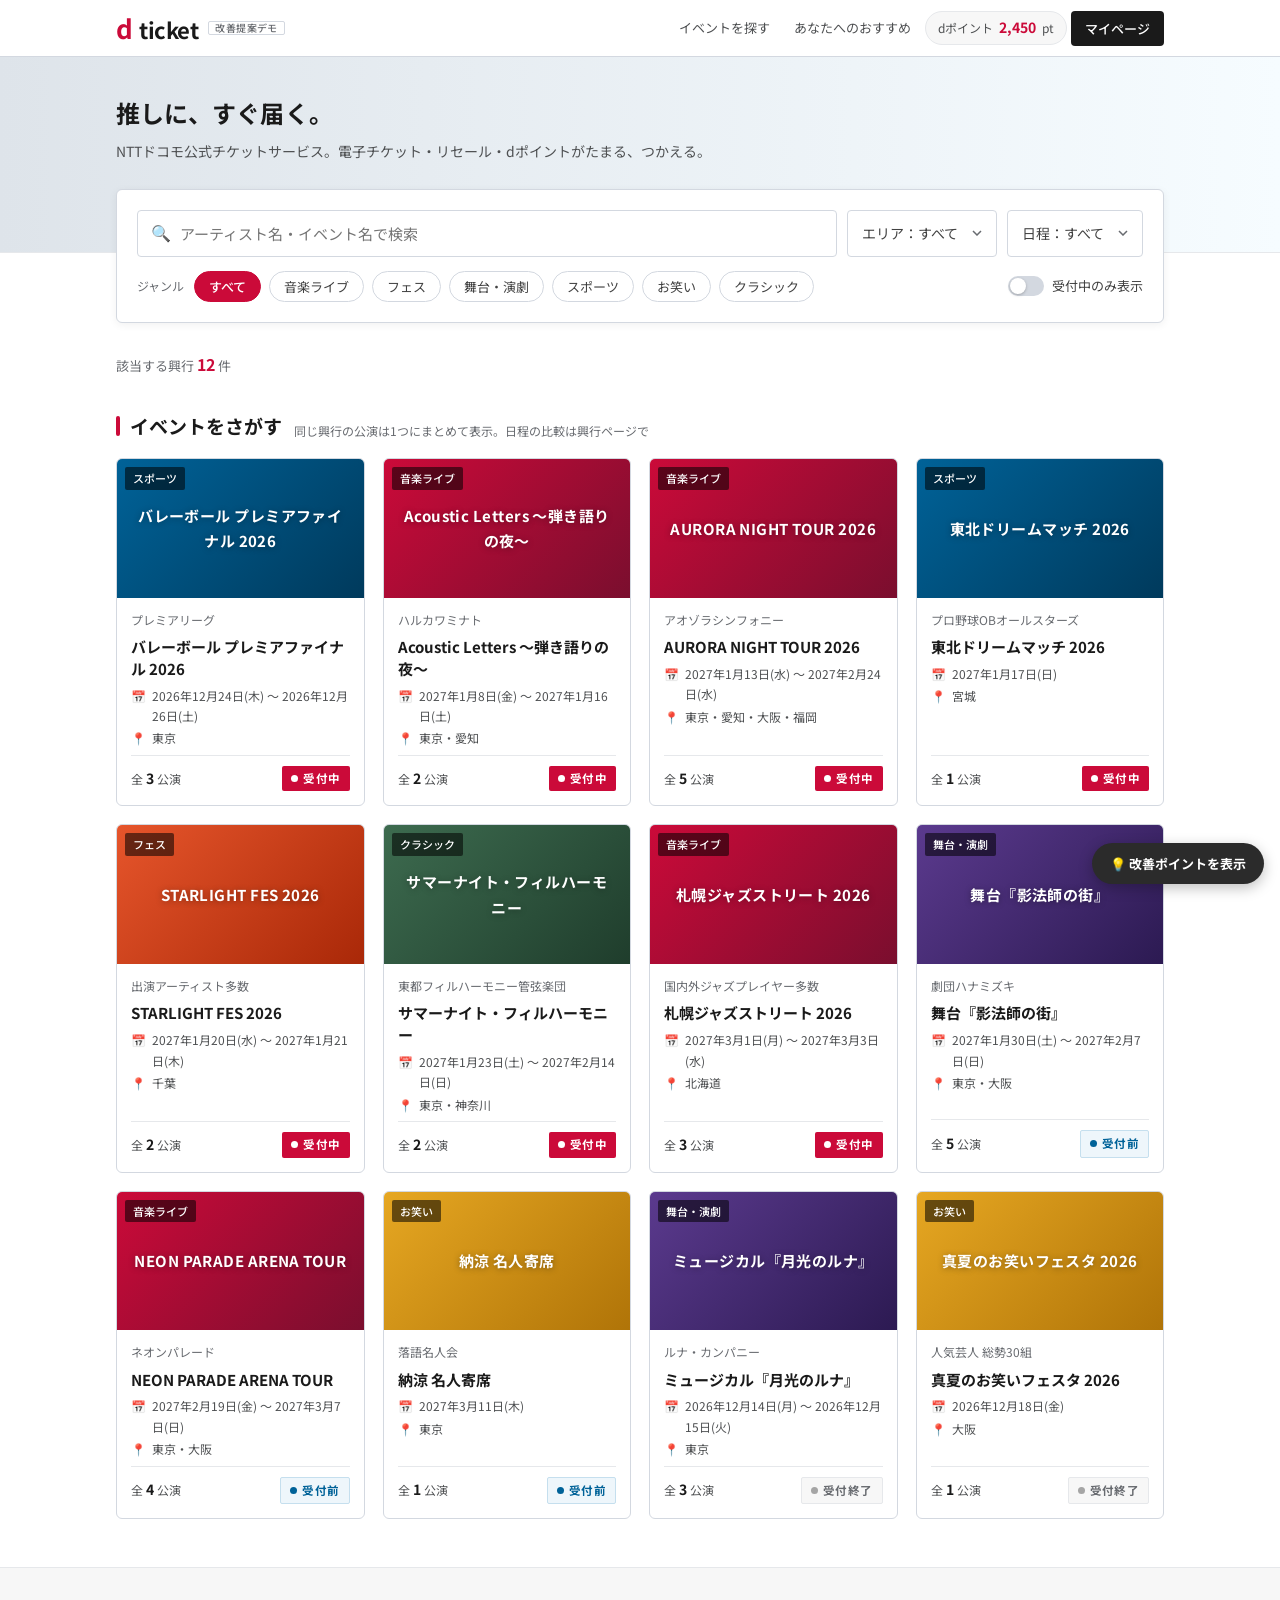
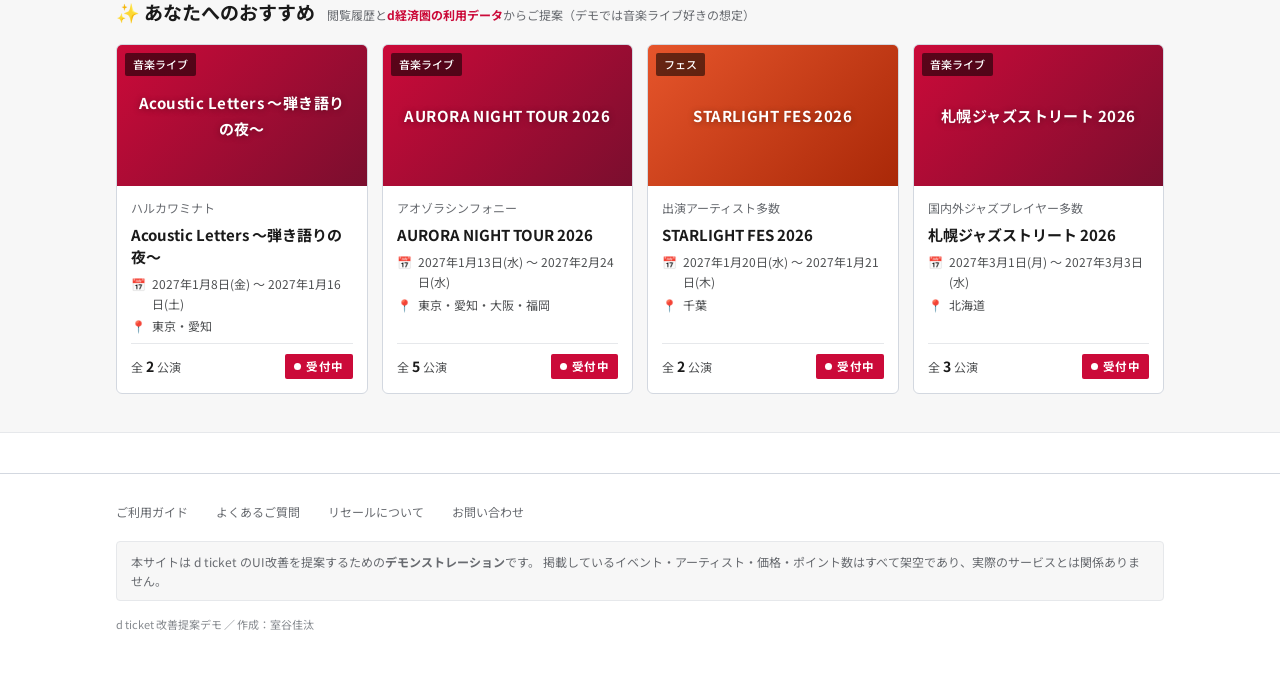
==== index.html @ a3fb73fc "d ticket UI改善提案デモサイトを作成 提案資料の短期施策（3〜6ヶ月）を実際に触れる静的サイトとして実装: - 検索・絞り込み（キーワード/ジャンル/エリア/日程） - 興行単位の一覧と全日" ====
<!doctype html>
<html lang="ja">
<head>
  <meta charset="utf-8">
  <title>d ticket｜改善提案デモ</title>
  <meta name="description" content="d ticket UI改善提案のデモサイト。検索・絞り込み、興行ごとのページ、受付状況の明示、サイト内レコメンドを実装したプロトタイプです。">
  <meta name="viewport" content="width=device-width,initial-scale=1">
  <meta name="theme-color" content="#000000">
  <link rel="preconnect" href="https://fonts.googleapis.com">
  <link rel="preconnect" href="https://fonts.gstatic.com" crossorigin>
  <link href="https://fonts.googleapis.com/css2?family=Noto+Sans+JP:wght@400;500;700&display=swap" rel="stylesheet">
  <link rel="stylesheet" href="css/style.css">
</head>
<body>

  <header class="site-header">
    <div class="wrap">
      <a class="logo" href="index.html">
        <span class="d">d</span><span class="rest">&nbsp;ticket</span>
        <span class="demo-tag">改善提案デモ</span>
      </a>
      <nav class="header-nav">
        <a href="#events">イベントを探す</a>
        <a href="#recommend">あなたへのおすすめ</a>
        <span class="dpoint">dポイント <b>2,450</b> pt</span>
        <button class="mypage-btn" type="button">マイページ</button>
      </nav>
    </div>
  </header>

  <div class="hero">
    <div class="wrap">
      <h1>推しに、すぐ届く。</h1>
      <p>NTTドコモ公式チケットサービス。電子チケット・リセール・dポイントがたまる、つかえる。</p>
    </div>
  </div>

  <div class="wrap">
    <!-- 改善① 検索・絞り込み -->
    <div class="search-panel" data-point="改善① 検索・絞り込み（現状：機能なし）">
      <div class="search-row">
        <div class="search-box">
          <span class="icon">&#128269;</span>
          <input id="keyword" type="search" placeholder="アーティスト名・イベント名で検索" autocomplete="off">
        </div>
        <select id="region-select">
          <option value="">エリア：すべて</option>
        </select>
        <select id="month-select">
          <option value="">日程：すべて</option>
        </select>
      </div>
      <div class="chip-row">
        <span class="label">ジャンル</span>
        <!-- chips はJSで生成 -->
        <span id="genre-chips" style="display:contents"></span>
        <label class="toggle-onsale" data-point="改善③ 受付中だけに絞れる">
          <input id="onsale-only" type="checkbox">
          <span class="switch"></span>
          受付中のみ表示
        </label>
      </div>
    </div>

    <div class="result-meta">
      <span class="count">該当する興行 <b id="result-count">0</b> 件</span>
      <button class="clear-filters" id="clear-filters" type="button">条件をクリア</button>
    </div>

    <!-- 改善② 興行単位の一覧 -->
    <section class="section" id="events">
      <div class="section-head" data-point="改善② 日時順の羅列 → 興行単位のカードに">
        <h2>イベントをさがす</h2>
        <span class="sub">同じ興行の公演は1つにまとめて表示。日程の比較は興行ページで</span>
      </div>
      <div class="event-grid" id="event-grid"></div>
      <div class="empty-state" id="empty-state" hidden>
        <div class="big">&#127915;</div>
        条件に合う興行が見つかりませんでした。<br>条件を変えてお試しください。
      </div>
    </section>
  </div>

  <!-- 改善④ サイト内レコメンド -->
  <section class="recommend-section" id="recommend">
    <div class="wrap">
      <div class="recommend-head" data-point="改善④ レコメンドをメール限定 → サイト内に">
        <h2>&#10024; あなたへのおすすめ</h2>
        <span class="why">閲覧履歴と<b>d経済圏の利用データ</b>からご提案（デモでは音楽ライブ好きの想定）</span>
      </div>
      <div class="recommend-strip" id="recommend-strip"></div>
    </div>
  </section>

  <footer class="site-footer">
    <div class="wrap">
      <div class="foot-grid">
        <a href="#">ご利用ガイド</a>
        <a href="#">よくあるご質問</a>
        <a href="#">リセールについて</a>
        <a href="#">お問い合わせ</a>
      </div>
      <p class="disclaimer">
        本サイトは d ticket のUI改善を提案するための<b>デモンストレーション</b>です。
        掲載しているイベント・アーティスト・価格・ポイント数はすべて架空であり、実際のサービスとは関係ありません。
      </p>
      <p class="copy">d ticket 改善提案デモ ／ 作成：室谷佳汰</p>
    </div>
  </footer>

  <button class="points-toggle" id="points-toggle" type="button">&#128161; 改善ポイントを表示</button>

  <script src="js/data.js"></script>
  <script src="js/app.js"></script>
</body>
</html>
---- css/style.css ----
/* =========================================================
   d ticket 改善提案デモ
   元サイトのトーン（白基調 / ドコモレッド #cb0a39 / Noto Sans JP /
   控えめな角丸・罫線 #d3d8e0）を踏襲
   ========================================================= */

:root {
  --red: #cb0a39;
  --red-dark: #a30830;
  --red-pale: #fdf2f5;
  --black: #1a1a1a;
  --gray-900: #2b2b2b;
  --gray-700: #414141;
  --gray-600: #4e5052;
  --gray-500: #686b70;
  --gray-400: #868a8f;
  --gray-300: #a5a5a5;
  --line: #d3d8e0;
  --line-light: #e6e8eb;
  --bg: #fff;
  --bg-soft: #f7f7f7;
  --blue: #006298;
  --blue-pale: #eef6fb;
  --amber: #e6a722;
  --hero-grad: linear-gradient(90deg, #dee4ea, #f6fcff);
  --shadow: 0 2px 8px rgba(0, 0, 0, .06);
  --shadow-hover: 0 6px 18px rgba(0, 0, 0, .12);
  --radius: 6px;
}

* { box-sizing: border-box; }

html { font-size: 62.5%; scroll-behavior: smooth; }

body {
  margin: 0;
  font-family: "Noto Sans JP", sans-serif;
  font-size: 1.4rem;
  line-height: 1.7;
  color: var(--black);
  background: var(--bg);
  -webkit-font-smoothing: antialiased;
}

a { color: inherit; text-decoration: none; }
button { font-family: inherit; cursor: pointer; }
img { max-width: 100%; display: block; }

.wrap {
  max-width: 1080px;
  margin: 0 auto;
  padding: 0 16px;
}

/* ---------- header ---------- */
.site-header {
  position: sticky;
  top: 0;
  z-index: 100;
  background: #fff;
  border-bottom: 1px solid var(--line);
}

.site-header .wrap {
  display: flex;
  align-items: center;
  gap: 16px;
  height: 56px;
}

.logo {
  display: flex;
  align-items: baseline;
  gap: 2px;
  font-weight: 700;
  font-size: 2.2rem;
  letter-spacing: -.02em;
  line-height: 1;
}

.logo .d { color: var(--red); font-size: 2.6rem; }
.logo .rest { color: var(--black); }
.logo .demo-tag {
  margin-left: 8px;
  font-size: 1rem;
  font-weight: 500;
  color: var(--gray-500);
  border: 1px solid var(--line);
  border-radius: 2px;
  padding: 1px 6px;
  letter-spacing: .04em;
  align-self: center;
}

.header-nav {
  display: flex;
  align-items: center;
  gap: 4px;
  margin-left: auto;
}

.header-nav a {
  font-size: 1.3rem;
  color: var(--gray-600);
  padding: 6px 10px;
  border-radius: 4px;
}

.header-nav a:hover { background: var(--bg-soft); color: var(--black); }

.dpoint {
  display: flex;
  align-items: center;
  gap: 6px;
  font-size: 1.2rem;
  color: var(--gray-600);
  background: var(--bg-soft);
  border: 1px solid var(--line-light);
  border-radius: 100px;
  padding: 4px 12px;
  white-space: nowrap;
}

.dpoint b { color: var(--red); font-size: 1.4rem; }

.mypage-btn {
  display: inline-flex;
  align-items: center;
  gap: 6px;
  font-size: 1.3rem;
  font-weight: 500;
  color: #fff;
  background: var(--black);
  border: none;
  border-radius: 4px;
  padding: 8px 14px;
  white-space: nowrap;
}

/* ---------- hero ---------- */
.hero {
  background: var(--hero-grad);
  border-bottom: 1px solid var(--line-light);
  padding: 36px 0 88px;
}

.hero h1 {
  margin: 0 0 6px;
  font-size: 2.4rem;
  font-weight: 700;
  letter-spacing: .01em;
}

.hero p {
  margin: 0;
  font-size: 1.4rem;
  color: var(--gray-600);
}

/* ---------- 検索パネル（改善① 検索・絞り込み） ---------- */
.search-panel {
  position: relative;
  background: #fff;
  border: 1px solid var(--line);
  border-radius: var(--radius);
  box-shadow: var(--shadow);
  padding: 20px;
  margin-top: -64px;
}

.search-row {
  display: flex;
  gap: 10px;
  flex-wrap: wrap;
}

.search-box {
  position: relative;
  flex: 1 1 320px;
}

.search-box input {
  width: 100%;
  font-family: inherit;
  font-size: 1.5rem;
  padding: 12px 14px 12px 42px;
  border: 1px solid var(--line);
  border-radius: 4px;
  outline: none;
  transition: border-color .15s;
}

.search-box input:focus { border-color: var(--red); }

.search-box .icon {
  position: absolute;
  left: 14px;
  top: 50%;
  transform: translateY(-50%);
  color: var(--gray-400);
  font-size: 1.6rem;
  pointer-events: none;
}

.search-row select {
  font-family: inherit;
  font-size: 1.4rem;
  color: var(--gray-700);
  padding: 12px 36px 12px 14px;
  border: 1px solid var(--line);
  border-radius: 4px;
  background: #fff url("data:image/svg+xml;charset=utf8,%3Csvg xmlns='http://www.w3.org/2000/svg' width='10' height='6'%3E%3Cpath d='M1 1l4 4 4-4' fill='none' stroke='%23686b70' stroke-width='1.5'/%3E%3C/svg%3E") no-repeat right 14px center;
  appearance: none;
  -webkit-appearance: none;
  outline: none;
  cursor: pointer;
}

.search-row select:focus { border-color: var(--red); }

.chip-row {
  display: flex;
  align-items: center;
  gap: 8px;
  flex-wrap: wrap;
  margin-top: 14px;
}

.chip-row .label {
  font-size: 1.2rem;
  color: var(--gray-500);
  margin-right: 2px;
}

.chip {
  font-size: 1.3rem;
  color: var(--gray-700);
  background: #fff;
  border: 1px solid var(--line);
  border-radius: 100px;
  padding: 5px 14px;
  transition: all .15s;
}

.chip:hover { border-color: var(--gray-400); }

.chip.active {
  color: #fff;
  background: var(--red);
  border-color: var(--red);
  font-weight: 500;
}

.toggle-onsale {
  display: inline-flex;
  align-items: center;
  gap: 8px;
  margin-left: auto;
  font-size: 1.3rem;
  color: var(--gray-700);
  cursor: pointer;
  user-select: none;
}

.toggle-onsale input { display: none; }

.toggle-onsale .switch {
  width: 36px;
  height: 20px;
  border-radius: 100px;
  background: var(--line);
  position: relative;
  transition: background .15s;
}

.toggle-onsale .switch::after {
  content: "";
  position: absolute;
  top: 2px;
  left: 2px;
  width: 16px;
  height: 16px;
  border-radius: 50%;
  background: #fff;
  box-shadow: 0 1px 3px rgba(0, 0, 0, .25);
  transition: left .15s;
}

.toggle-onsale input:checked + .switch { background: var(--red); }
.toggle-onsale input:checked + .switch::after { left: 18px; }

.result-meta {
  display: flex;
  align-items: baseline;
  gap: 10px;
  margin: 28px 0 4px;
}

.result-meta .count { font-size: 1.3rem; color: var(--gray-500); }
.result-meta .count b { color: var(--red); font-size: 1.6rem; }

.clear-filters {
  font-size: 1.2rem;
  color: var(--blue);
  background: none;
  border: none;
  padding: 0;
  text-decoration: underline;
  display: none;
}

.clear-filters.visible { display: inline; }

/* ---------- section ---------- */
.section { padding: 28px 0 8px; }

.section-head {
  display: flex;
  align-items: baseline;
  gap: 12px;
  margin-bottom: 16px;
}

.section-head h2 {
  margin: 0;
  font-size: 1.9rem;
  font-weight: 700;
  display: flex;
  align-items: center;
  gap: 10px;
}

.section-head h2::before {
  content: "";
  width: 4px;
  height: 20px;
  background: var(--red);
  border-radius: 2px;
}

.section-head .sub { font-size: 1.2rem; color: var(--gray-500); }

/* ---------- イベントカード（改善② 興行単位） ---------- */
.event-grid {
  display: grid;
  grid-template-columns: repeat(auto-fill, minmax(240px, 1fr));
  gap: 18px;
  padding-bottom: 24px;
}

.event-card {
  background: #fff;
  border: 1px solid var(--line);
  border-radius: var(--radius);
  overflow: hidden;
  display: flex;
  flex-direction: column;
  transition: box-shadow .2s, transform .2s;
}

.event-card:hover {
  box-shadow: var(--shadow-hover);
  transform: translateY(-2px);
}

.card-visual {
  position: relative;
  aspect-ratio: 16 / 9;
  display: flex;
  align-items: center;
  justify-content: center;
  color: #fff;
}

.card-visual .visual-title {
  font-weight: 700;
  font-size: 1.5rem;
  text-align: center;
  padding: 0 16px;
  text-shadow: 0 1px 6px rgba(0, 0, 0, .35);
  letter-spacing: .03em;
}

.card-visual .genre-tag {
  position: absolute;
  top: 8px;
  left: 8px;
  font-size: 1.1rem;
  font-weight: 500;
  background: rgba(0, 0, 0, .55);
  border-radius: 2px;
  padding: 2px 8px;
}

.card-body {
  padding: 12px 14px 14px;
  display: flex;
  flex-direction: column;
  gap: 6px;
  flex: 1;
}

.card-artist { font-size: 1.2rem; color: var(--gray-500); }

.card-title {
  font-size: 1.5rem;
  font-weight: 700;
  line-height: 1.45;
  margin: 0;
}

.card-info {
  font-size: 1.2rem;
  color: var(--gray-600);
  display: flex;
  flex-direction: column;
  gap: 2px;
}

.card-info .row { display: flex; gap: 6px; align-items: baseline; }
.card-info .ico { color: var(--gray-400); flex: none; }

.card-foot {
  margin-top: auto;
  padding-top: 10px;
  border-top: 1px solid var(--line-light);
  display: flex;
  align-items: center;
  justify-content: space-between;
  gap: 8px;
}

.perf-count { font-size: 1.2rem; color: var(--gray-600); }
.perf-count b { color: var(--black); font-size: 1.4rem; }

/* ---------- ステータスバッジ（改善③ 受付状況の明示） ---------- */
.badge {
  display: inline-flex;
  align-items: center;
  gap: 5px;
  font-size: 1.15rem;
  font-weight: 700;
  border-radius: 2px;
  padding: 3px 9px;
  white-space: nowrap;
  letter-spacing: .03em;
}

.badge::before {
  content: "";
  width: 7px;
  height: 7px;
  border-radius: 50%;
}

.badge.onsale { color: #fff; background: var(--red); }
.badge.onsale::before { background: #fff; animation: pulse 1.6s ease-in-out infinite; }

.badge.upcoming { color: var(--blue); background: var(--blue-pale); border: 1px solid #c5dfee; }
.badge.upcoming::before { background: var(--blue); }

.badge.ended { color: var(--gray-500); background: var(--bg-soft); border: 1px solid var(--line-light); }
.badge.ended::before { background: var(--gray-300); }

@keyframes pulse {
  0%, 100% { opacity: 1; }
  50% { opacity: .35; }
}

.empty-state {
  text-align: center;
  color: var(--gray-500);
  padding: 48px 0 64px;
  font-size: 1.4rem;
}

.empty-state .big { font-size: 3.6rem; margin-bottom: 8px; }

/* ---------- レコメンド（改善④） ---------- */
.recommend-section {
  background: var(--bg-soft);
  border-top: 1px solid var(--line-light);
  border-bottom: 1px solid var(--line-light);
  padding: 28px 0 32px;
  margin-top: 16px;
}

.recommend-head {
  display: flex;
  align-items: baseline;
  gap: 12px;
  flex-wrap: wrap;
  margin-bottom: 16px;
}

.recommend-head h2 {
  margin: 0;
  font-size: 1.9rem;
  font-weight: 700;
  display: flex;
  align-items: center;
  gap: 8px;
}

.recommend-head .why {
  font-size: 1.2rem;
  color: var(--gray-500);
}

.recommend-head .why b { color: var(--red); }

.recommend-strip {
  display: grid;
  grid-auto-flow: column;
  grid-auto-columns: minmax(220px, 1fr);
  gap: 14px;
  overflow-x: auto;
  padding-bottom: 6px;
  scroll-snap-type: x mandatory;
}

.recommend-strip .event-card { scroll-snap-align: start; }

/* ---------- footer ---------- */
.site-footer {
  border-top: 1px solid var(--line);
  margin-top: 40px;
  padding: 28px 0 36px;
  font-size: 1.2rem;
  color: var(--gray-500);
}

.site-footer .foot-grid {
  display: flex;
  gap: 28px;
  flex-wrap: wrap;
  margin-bottom: 18px;
}

.site-footer a:hover { text-decoration: underline; }

.site-footer .disclaimer {
  background: var(--bg-soft);
  border: 1px solid var(--line-light);
  border-radius: 4px;
  padding: 10px 14px;
  line-height: 1.6;
}

.site-footer .copy { margin-top: 14px; font-size: 1.1rem; color: var(--gray-400); }

/* =========================================================
   興行詳細ページ
   ========================================================= */
.detail-hero {
  position: relative;
  color: #fff;
  padding: 44px 0 36px;
}

.detail-hero::after {
  content: "";
  position: absolute;
  inset: 0;
  background: linear-gradient(0deg, rgba(0, 0, 0, .56), rgba(0, 0, 0, .25));
}

.detail-hero .wrap { position: relative; z-index: 1; }

.breadcrumb {
  font-size: 1.2rem;
  opacity: .85;
  margin-bottom: 14px;
}

.breadcrumb a { text-decoration: underline; }

.detail-genre {
  display: inline-block;
  font-size: 1.2rem;
  font-weight: 500;
  background: rgba(255, 255, 255, .22);
  border-radius: 2px;
  padding: 2px 10px;
  margin-bottom: 8px;
}

.detail-hero h1 {
  margin: 0 0 4px;
  font-size: 2.8rem;
  line-height: 1.35;
  text-shadow: 0 1px 8px rgba(0, 0, 0, .35);
}

.detail-hero .artist { font-size: 1.5rem; opacity: .95; }

.detail-summary {
  display: flex;
  gap: 18px;
  flex-wrap: wrap;
  margin-top: 16px;
  font-size: 1.3rem;
}

.detail-summary .item {
  display: flex;
  align-items: center;
  gap: 6px;
  background: rgba(0, 0, 0, .3);
  border-radius: 4px;
  padding: 6px 12px;
}

.detail-body { padding: 28px 0 8px; }

.detail-grid {
  display: grid;
  grid-template-columns: 1fr 300px;
  gap: 28px;
  align-items: start;
}

.detail-desc {
  font-size: 1.4rem;
  color: var(--gray-700);
  margin: 0 0 24px;
}

/* 公演リスト（改善② 全日程一覧） */
.perf-list {
  border: 1px solid var(--line);
  border-radius: var(--radius);
  overflow: hidden;
}

.perf-row {
  display: grid;
  grid-template-columns: 86px 1fr auto;
  gap: 14px;
  align-items: center;
  padding: 14px 16px;
  background: #fff;
}

.perf-row + .perf-row { border-top: 1px solid var(--line-light); }

.perf-row.is-ended { background: var(--bg-soft); }
.perf-row.is-ended .perf-date, .perf-row.is-ended .perf-venue { color: var(--gray-400); }

.perf-date { text-align: center; line-height: 1.3; }
.perf-date .md { font-size: 1.8rem; font-weight: 700; }
.perf-date .dow { font-size: 1.1rem; color: var(--gray-500); }
.perf-date .dow.sat { color: var(--blue); }
.perf-date .dow.sun { color: var(--red); }

.perf-main { min-width: 0; }
.perf-venue { font-size: 1.4rem; font-weight: 500; }
.perf-time { font-size: 1.2rem; color: var(--gray-500); }
.perf-note { font-size: 1.15rem; color: var(--gray-500); margin-top: 2px; }
.perf-note.next { color: var(--blue); font-weight: 500; }

.perf-action {
  display: flex;
  flex-direction: column;
  align-items: flex-end;
  gap: 6px;
}

.buy-btn {
  display: inline-block;
  font-size: 1.4rem;
  font-weight: 700;
  border-radius: 4px;
  padding: 9px 22px;
  border: none;
  text-align: center;
  min-width: 128px;
  transition: background .15s;
}

.buy-btn.onsale { color: #fff; background: var(--red); }
.buy-btn.onsale:hover { background: var(--red-dark); }

.buy-btn.upcoming {
  color: var(--blue);
  background: #fff;
  border: 1px solid var(--blue);
  cursor: default;
  font-weight: 500;
}

.buy-btn.ended {
  color: var(--gray-400);
  background: var(--line-light);
  cursor: default;
  font-weight: 500;
}

/* サイドバー */
.side-card {
  background: #fff;
  border: 1px solid var(--line);
  border-radius: var(--radius);
  padding: 18px;
  margin-bottom: 18px;
}

.side-card h3 {
  margin: 0 0 12px;
  font-size: 1.5rem;
  display: flex;
  align-items: center;
  gap: 8px;
}

.side-card h3::before {
  content: "";
  width: 3px;
  height: 16px;
  background: var(--red);
  border-radius: 2px;
}

.side-card .price-row {
  display: flex;
  justify-content: space-between;
  font-size: 1.3rem;
  padding: 6px 0;
  border-bottom: 1px dashed var(--line-light);
}

.side-card .price-row b { font-size: 1.5rem; }

.side-card .point-note {
  margin-top: 12px;
  font-size: 1.2rem;
  color: var(--gray-600);
  background: var(--red-pale);
  border-radius: 4px;
  padding: 8px 12px;
}

.side-card .point-note b { color: var(--red); }

.side-card ul {
  margin: 0;
  padding: 0 0 0 18px;
  font-size: 1.25rem;
  color: var(--gray-600);
}

.side-card li { margin-bottom: 4px; }

/* モバイル固定CTA */
.sticky-cta {
  position: fixed;
  left: 0;
  right: 0;
  bottom: 0;
  z-index: 90;
  background: #fff;
  border-top: 1px solid var(--line);
  padding: 10px 16px calc(10px + env(safe-area-inset-bottom));
  display: none;
  align-items: center;
  gap: 12px;
  box-shadow: 0 -4px 16px rgba(0, 0, 0, .08);
}

.sticky-cta .info { flex: 1; min-width: 0; font-size: 1.2rem; color: var(--gray-600); }
.sticky-cta .info b { display: block; font-size: 1.3rem; color: var(--black); white-space: nowrap; overflow: hidden; text-overflow: ellipsis; }

/* ---------- 改善ポイント表示モード ---------- */
.points-toggle {
  position: fixed;
  right: 16px;
  bottom: 16px;
  z-index: 200;
  display: inline-flex;
  align-items: center;
  gap: 8px;
  font-size: 1.3rem;
  font-weight: 700;
  color: #fff;
  background: var(--gray-900);
  border: none;
  border-radius: 100px;
  padding: 11px 18px;
  box-shadow: 0 4px 14px rgba(0, 0, 0, .25);
  transition: background .15s;
}

.points-toggle:hover { background: #000; }
body.show-points .points-toggle { background: var(--red); }

[data-point] { position: relative; }

body.show-points [data-point] {
  outline: 2px dashed var(--red);
  outline-offset: 4px;
  border-radius: 4px;
}

body.show-points [data-point]::before {
  content: attr(data-point);
  position: absolute;
  top: -14px;
  left: -8px;
  z-index: 60;
  font-size: 1.15rem;
  font-weight: 700;
  line-height: 1.5;
  color: #fff;
  background: var(--red);
  border-radius: 3px;
  padding: 3px 10px;
  box-shadow: 0 2px 8px rgba(0, 0, 0, .25);
  white-space: nowrap;
}

/* ---------- responsive ---------- */
@media (max-width: 880px) {
  .detail-grid { grid-template-columns: 1fr; }
}

@media (max-width: 720px) {
  .header-nav a { display: none; }
  .hero { padding: 24px 0 76px; }
  .hero h1 { font-size: 2rem; }
  .search-panel { padding: 14px; }
  .toggle-onsale { margin-left: 0; width: 100%; margin-top: 4px; }
  .event-grid { grid-template-columns: repeat(auto-fill, minmax(160px, 1fr)); gap: 12px; }
  .card-visual .visual-title { font-size: 1.3rem; }
  .detail-hero h1 { font-size: 2.1rem; }
  .perf-row { grid-template-columns: 64px 1fr; }
  .perf-action { grid-column: 1 / -1; flex-direction: row; justify-content: flex-end; align-items: center; }
  .sticky-cta.visible { display: flex; }
  body { padding-bottom: 64px; }
  .points-toggle { bottom: 76px; }
}
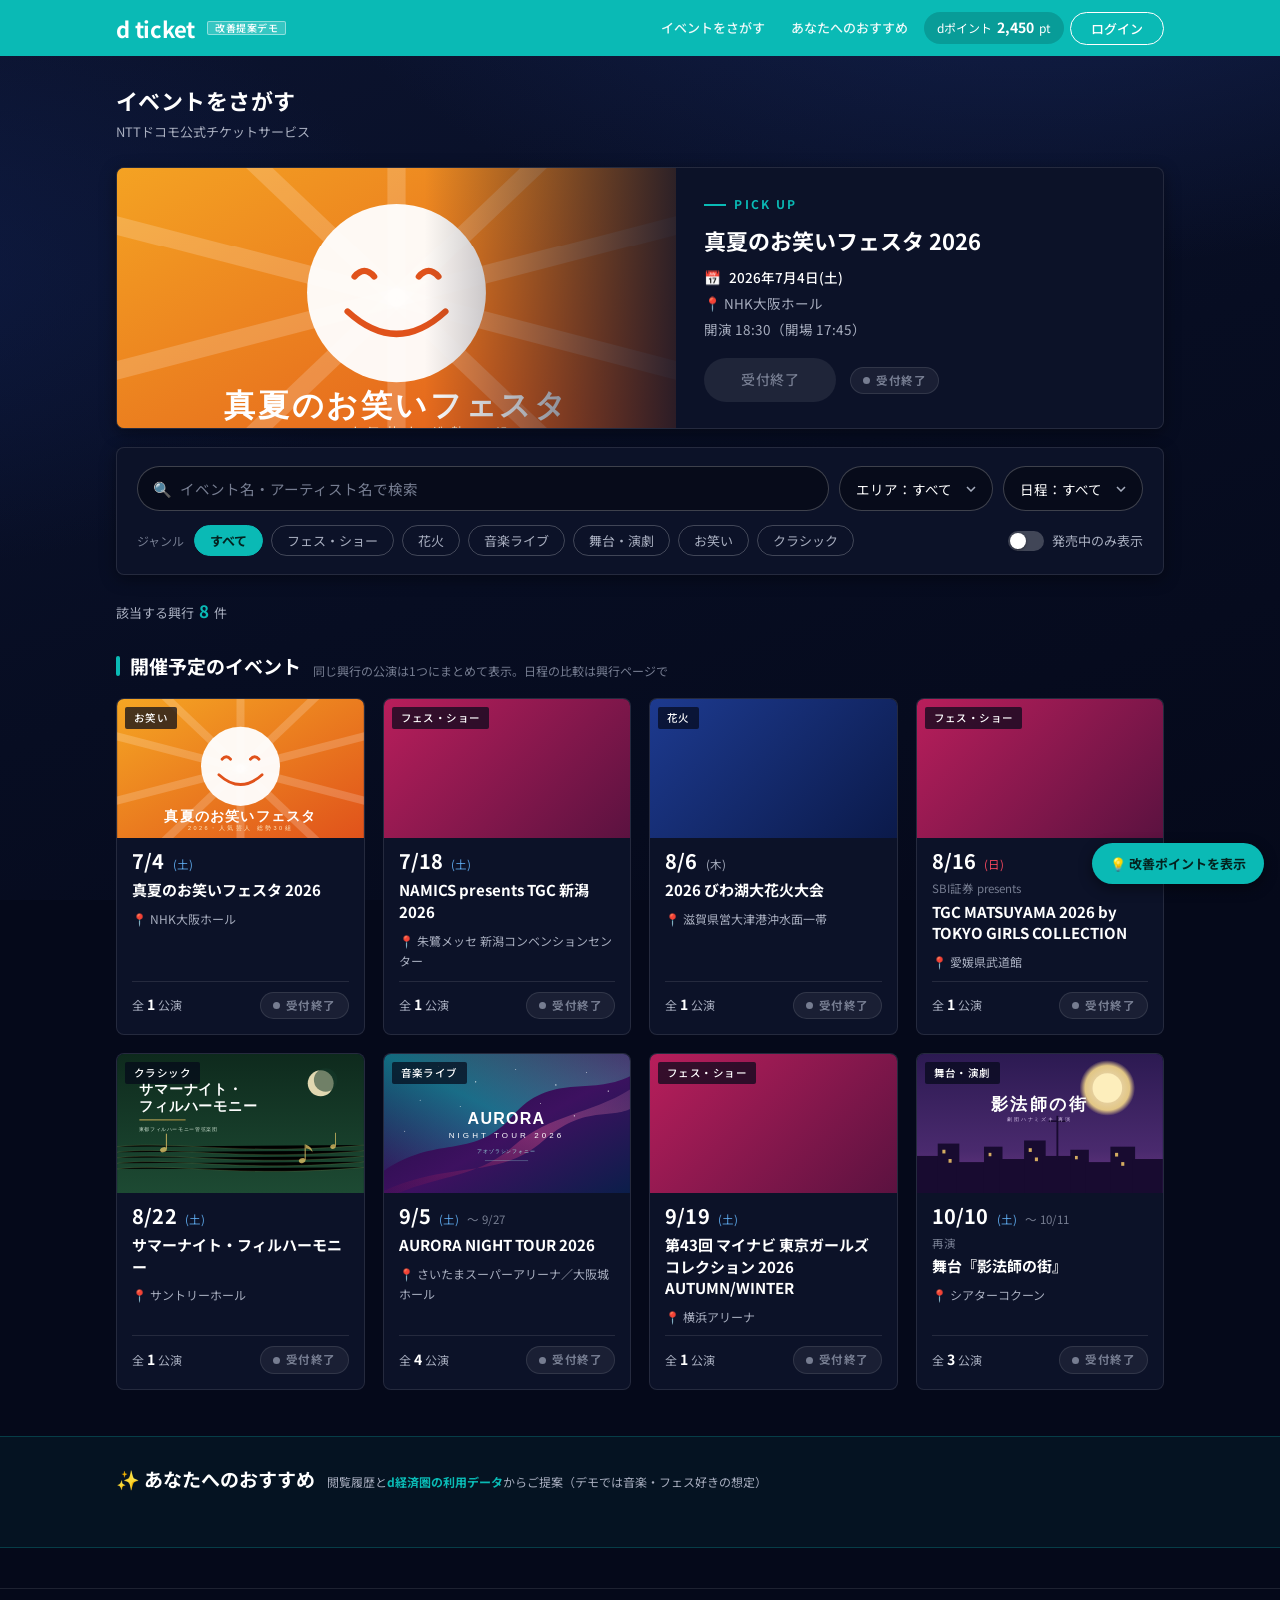
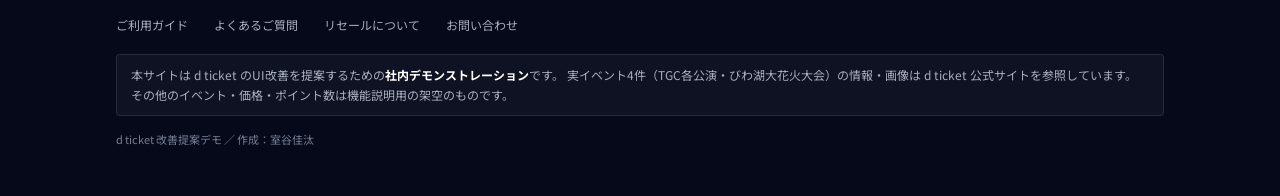
==== commit 59f473c5: "実サイト準拠のダークデザインに刷新、掲載イベントを実データ中心の8件に - ヘッダーをティール #0abab5、背景をダークネイビーに変更（現行サイトのトーンを踏襲） - d ticket 掲載中の実" ====
--- a/index.html
+++ b/index.html
@@ -3,9 +3,9 @@
 <head>
   <meta charset="utf-8">
   <title>d ticket｜改善提案デモ</title>
-  <meta name="description" content="d ticket UI改善提案のデモサイト。検索・絞り込み、興行ごとのページ、受付状況の明示、サイト内レコメンドを実装したプロトタイプです。">
+  <meta name="description" content="d ticket UI改善提案のデモサイト。検索・絞り込み、興行ごとのページ、発売状況の明示、サイト内レコメンドを実装したプロトタイプです。">
   <meta name="viewport" content="width=device-width,initial-scale=1">
-  <meta name="theme-color" content="#000000">
+  <meta name="theme-color" content="#0abab5">
   <link rel="preconnect" href="https://fonts.googleapis.com">
   <link rel="preconnect" href="https://fonts.gstatic.com" crossorigin>
   <link href="https://fonts.googleapis.com/css2?family=Noto+Sans+JP:wght@400;500;700&display=swap" rel="stylesheet">
@@ -16,32 +16,33 @@
   <header class="site-header">
     <div class="wrap">
       <a class="logo" href="index.html">
-        <span class="d">d</span><span class="rest">&nbsp;ticket</span>
+        d&nbsp;ticket
         <span class="demo-tag">改善提案デモ</span>
       </a>
       <nav class="header-nav">
-        <a href="#events">イベントを探す</a>
+        <a href="#events">イベントをさがす</a>
         <a href="#recommend">あなたへのおすすめ</a>
         <span class="dpoint">dポイント <b>2,450</b> pt</span>
-        <button class="mypage-btn" type="button">マイページ</button>
+        <button class="login-btn" type="button">ログイン</button>
       </nav>
     </div>
   </header>
 
-  <div class="hero">
-    <div class="wrap">
-      <h1>推しに、すぐ届く。</h1>
-      <p>NTTドコモ公式チケットサービス。電子チケット・リセール・dポイントがたまる、つかえる。</p>
+  <div class="wrap">
+    <div class="page-bar">
+      <h1>イベントをさがす</h1>
+      <p>NTTドコモ公式チケットサービス</p>
     </div>
-  </div>
 
-  <div class="wrap">
+    <!-- 注目興行 -->
+    <div id="featured"></div>
+
     <!-- 改善① 検索・絞り込み -->
     <div class="search-panel" data-point="改善① 検索・絞り込み（現状：機能なし）">
       <div class="search-row">
         <div class="search-box">
           <span class="icon">&#128269;</span>
-          <input id="keyword" type="search" placeholder="アーティスト名・イベント名で検索" autocomplete="off">
+          <input id="keyword" type="search" placeholder="イベント名・アーティスト名で検索" autocomplete="off">
         </div>
         <select id="region-select">
           <option value="">エリア：すべて</option>
@@ -52,12 +53,11 @@
       </div>
       <div class="chip-row">
         <span class="label">ジャンル</span>
-        <!-- chips はJSで生成 -->
         <span id="genre-chips" style="display:contents"></span>
-        <label class="toggle-onsale" data-point="改善③ 受付中だけに絞れる">
+        <label class="toggle-onsale" data-point="改善③ 発売中だけに絞れる">
           <input id="onsale-only" type="checkbox">
           <span class="switch"></span>
-          受付中のみ表示
+          発売中のみ表示
         </label>
       </div>
     </div>
@@ -70,7 +70,7 @@
     <!-- 改善② 興行単位の一覧 -->
     <section class="section" id="events">
       <div class="section-head" data-point="改善② 日時順の羅列 → 興行単位のカードに">
-        <h2>イベントをさがす</h2>
+        <h2>開催予定のイベント</h2>
         <span class="sub">同じ興行の公演は1つにまとめて表示。日程の比較は興行ページで</span>
       </div>
       <div class="event-grid" id="event-grid"></div>
@@ -86,7 +86,7 @@
     <div class="wrap">
       <div class="recommend-head" data-point="改善④ レコメンドをメール限定 → サイト内に">
         <h2>&#10024; あなたへのおすすめ</h2>
-        <span class="why">閲覧履歴と<b>d経済圏の利用データ</b>からご提案（デモでは音楽ライブ好きの想定）</span>
+        <span class="why">閲覧履歴と<b>d経済圏の利用データ</b>からご提案（デモでは音楽・フェス好きの想定）</span>
       </div>
       <div class="recommend-strip" id="recommend-strip"></div>
     </div>
@@ -101,8 +101,9 @@
         <a href="#">お問い合わせ</a>
       </div>
       <p class="disclaimer">
-        本サイトは d ticket のUI改善を提案するための<b>デモンストレーション</b>です。
-        掲載しているイベント・アーティスト・価格・ポイント数はすべて架空であり、実際のサービスとは関係ありません。
+        本サイトは d ticket のUI改善を提案するための<b>社内デモンストレーション</b>です。
+        実イベント4件（TGC各公演・びわ湖大花火大会）の情報・画像は d ticket 公式サイトを参照しています。
+        その他のイベント・価格・ポイント数は機能説明用の架空のものです。
       </p>
       <p class="copy">d ticket 改善提案デモ ／ 作成：室谷佳汰</p>
     </div>
--- a/css/style.css
+++ b/css/style.css
@@ -1,31 +1,32 @@
 /* =========================================================
    d ticket 改善提案デモ
-   元サイトのトーン（白基調 / ドコモレッド #cb0a39 / Noto Sans JP /
-   控えめな角丸・罫線 #d3d8e0）を踏襲
+   現行サイトのトーンを踏襲:
+   - ヘッダー: ティール #0abab5 / 白ロゴ
+   - 背景: ダークネイビー
+   - ボタン: ドコモレッド #cb0a39 のピル型
+   - フォント: Noto Sans JP
+   - 土曜=青 / 日曜=赤 の日付表示
    ========================================================= */
 
 :root {
+  --teal: #0abab5;
+  --teal-dark: #089e9a;
+  --teal-pale: rgba(10, 186, 181, .14);
   --red: #cb0a39;
-  --red-dark: #a30830;
-  --red-pale: #fdf2f5;
-  --black: #1a1a1a;
-  --gray-900: #2b2b2b;
-  --gray-700: #414141;
-  --gray-600: #4e5052;
-  --gray-500: #686b70;
-  --gray-400: #868a8f;
-  --gray-300: #a5a5a5;
-  --line: #d3d8e0;
-  --line-light: #e6e8eb;
-  --bg: #fff;
-  --bg-soft: #f7f7f7;
-  --blue: #006298;
-  --blue-pale: #eef6fb;
-  --amber: #e6a722;
-  --hero-grad: linear-gradient(90deg, #dee4ea, #f6fcff);
-  --shadow: 0 2px 8px rgba(0, 0, 0, .06);
-  --shadow-hover: 0 6px 18px rgba(0, 0, 0, .12);
-  --radius: 6px;
+  --red-bright: #e3104a;
+  --navy-deep: #05091a;
+  --panel: #0c1228;
+  --panel-2: #101735;
+  --line: rgba(255, 255, 255, .10);
+  --line-strong: rgba(255, 255, 255, .22);
+  --text: #fff;
+  --text-sub: #a8aebf;
+  --text-dim: #767d91;
+  --sat: #5ca6e8;
+  --sun: #f5475e;
+  --shadow: 0 4px 16px rgba(0, 0, 0, .4);
+  --radius: 8px;
+  --pill: 100px;
 }
 
 * { box-sizing: border-box; }
@@ -37,8 +38,13 @@
   font-family: "Noto Sans JP", sans-serif;
   font-size: 1.4rem;
   line-height: 1.7;
-  color: var(--black);
-  background: var(--bg);
+  color: var(--text);
+  background: var(--navy-deep);
+  background-image:
+    radial-gradient(1200px 600px at 80% -10%, rgba(28, 48, 110, .55), transparent 60%),
+    radial-gradient(900px 500px at -10% 30%, rgba(18, 36, 90, .45), transparent 60%),
+    linear-gradient(160deg, #0c1430 0%, #070d22 55%, #05091a 100%);
+  background-attachment: fixed;
   -webkit-font-smoothing: antialiased;
 }
 
@@ -52,13 +58,12 @@
   padding: 0 16px;
 }
 
-/* ---------- header ---------- */
+/* ---------- header（ティール） ---------- */
 .site-header {
   position: sticky;
   top: 0;
   z-index: 100;
-  background: #fff;
-  border-bottom: 1px solid var(--line);
+  background: var(--teal);
 }
 
 .site-header .wrap {
@@ -70,102 +75,177 @@
 
 .logo {
   display: flex;
-  align-items: baseline;
+  align-items: center;
   gap: 2px;
   font-weight: 700;
   font-size: 2.2rem;
-  letter-spacing: -.02em;
+  letter-spacing: -.01em;
   line-height: 1;
-}
-
-.logo .d { color: var(--red); font-size: 2.6rem; }
-.logo .rest { color: var(--black); }
+  color: #fff;
+}
+
 .logo .demo-tag {
-  margin-left: 8px;
+  margin-left: 10px;
   font-size: 1rem;
   font-weight: 500;
-  color: var(--gray-500);
-  border: 1px solid var(--line);
+  color: #fff;
+  background: rgba(255, 255, 255, .18);
+  border: 1px solid rgba(255, 255, 255, .45);
   border-radius: 2px;
-  padding: 1px 6px;
-  letter-spacing: .04em;
-  align-self: center;
+  padding: 1px 7px;
+  letter-spacing: .05em;
 }
 
 .header-nav {
   display: flex;
   align-items: center;
-  gap: 4px;
+  gap: 6px;
   margin-left: auto;
 }
 
 .header-nav a {
-  font-size: 1.3rem;
-  color: var(--gray-600);
-  padding: 6px 10px;
-  border-radius: 4px;
-}
-
-.header-nav a:hover { background: var(--bg-soft); color: var(--black); }
-
-.dpoint {
-  display: flex;
-  align-items: center;
-  gap: 6px;
-  font-size: 1.2rem;
-  color: var(--gray-600);
-  background: var(--bg-soft);
-  border: 1px solid var(--line-light);
-  border-radius: 100px;
-  padding: 4px 12px;
-  white-space: nowrap;
-}
-
-.dpoint b { color: var(--red); font-size: 1.4rem; }
-
-.mypage-btn {
-  display: inline-flex;
-  align-items: center;
-  gap: 6px;
   font-size: 1.3rem;
   font-weight: 500;
   color: #fff;
-  background: var(--black);
-  border: none;
+  padding: 6px 10px;
   border-radius: 4px;
-  padding: 8px 14px;
+  opacity: .92;
+}
+
+.header-nav a:hover { background: rgba(255, 255, 255, .14); opacity: 1; }
+
+.dpoint {
+  display: flex;
+  align-items: center;
+  gap: 5px;
+  font-size: 1.2rem;
+  color: #fff;
+  background: rgba(0, 0, 0, .16);
+  border-radius: var(--pill);
+  padding: 4px 13px;
   white-space: nowrap;
 }
 
-/* ---------- hero ---------- */
-.hero {
-  background: var(--hero-grad);
-  border-bottom: 1px solid var(--line-light);
-  padding: 36px 0 88px;
-}
-
-.hero h1 {
-  margin: 0 0 6px;
-  font-size: 2.4rem;
-  font-weight: 700;
-  letter-spacing: .01em;
-}
-
-.hero p {
+.dpoint b { font-size: 1.4rem; }
+
+.login-btn {
+  display: inline-flex;
+  align-items: center;
+  font-size: 1.3rem;
+  font-weight: 500;
+  color: #fff;
+  background: transparent;
+  border: 1.5px solid #fff;
+  border-radius: var(--pill);
+  padding: 6px 20px;
+  white-space: nowrap;
+  transition: background .15s;
+}
+
+.login-btn:hover { background: rgba(255, 255, 255, .14); }
+
+/* ---------- ページタイトル帯 ---------- */
+.page-bar {
+  padding: 26px 0 10px;
+}
+
+.page-bar h1 {
   margin: 0;
-  font-size: 1.4rem;
-  color: var(--gray-600);
+  font-size: 2.2rem;
+  font-weight: 700;
+  letter-spacing: .02em;
+}
+
+.page-bar p { margin: 2px 0 0; font-size: 1.3rem; color: var(--text-sub); }
+
+/* ---------- PICK UP（注目興行） ---------- */
+.featured {
+  display: grid;
+  grid-template-columns: minmax(0, 1.15fr) minmax(0, 1fr);
+  gap: 0;
+  background: var(--panel);
+  border: 1px solid var(--line);
+  border-radius: var(--radius);
+  overflow: hidden;
+  box-shadow: var(--shadow);
+  margin: 14px 0 8px;
+}
+
+.featured-visual {
+  position: relative;
+  min-height: 250px;
+  background-size: cover;
+  background-position: center;
+}
+
+.featured-visual::after {
+  content: "";
+  position: absolute;
+  inset: 0;
+  background: linear-gradient(270deg, rgba(12, 18, 40, .85) 0%, rgba(12, 18, 40, 0) 45%);
+}
+
+.featured-info {
+  padding: 26px 28px;
+  display: flex;
+  flex-direction: column;
+  gap: 10px;
+  justify-content: center;
+}
+
+.pickup-label {
+  display: inline-flex;
+  align-items: center;
+  gap: 8px;
+  font-size: 1.2rem;
+  font-weight: 700;
+  letter-spacing: .18em;
+  color: var(--teal);
+}
+
+.pickup-label::before {
+  content: "";
+  width: 22px;
+  height: 2px;
+  background: var(--teal);
+}
+
+.featured-info h2 {
+  margin: 0;
+  font-size: 2.2rem;
+  font-weight: 700;
+  line-height: 1.4;
+}
+
+.featured-info .sub-title { font-size: 1.3rem; color: var(--text-sub); }
+
+.featured-meta {
+  display: flex;
+  flex-direction: column;
+  gap: 3px;
+  font-size: 1.35rem;
+  color: var(--text-sub);
+}
+
+.featured-meta .row { display: flex; gap: 8px; align-items: baseline; }
+.featured-meta .row b { color: var(--text); font-weight: 500; }
+
+.featured-cta {
+  display: flex;
+  align-items: center;
+  gap: 14px;
+  margin-top: 8px;
 }
 
 /* ---------- 検索パネル（改善① 検索・絞り込み） ---------- */
 .search-panel {
   position: relative;
-  background: #fff;
+  background: var(--panel);
   border: 1px solid var(--line);
   border-radius: var(--radius);
   box-shadow: var(--shadow);
-  padding: 20px;
-  margin-top: -64px;
+  padding: 18px 20px;
+  margin-top: 18px;
 }
 
 .search-row {
@@ -176,47 +256,51 @@
 
 .search-box {
   position: relative;
-  flex: 1 1 320px;
+  flex: 1 1 300px;
 }
 
 .search-box input {
   width: 100%;
   font-family: inherit;
-  font-size: 1.5rem;
-  padding: 12px 14px 12px 42px;
-  border: 1px solid var(--line);
-  border-radius: 4px;
+  font-size: 1.45rem;
+  color: var(--text);
+  padding: 11px 14px 11px 42px;
+  background: rgba(0, 0, 0, .35);
+  border: 1px solid var(--line-strong);
+  border-radius: var(--pill);
   outline: none;
   transition: border-color .15s;
 }
 
-.search-box input:focus { border-color: var(--red); }
+.search-box input::placeholder { color: var(--text-dim); }
+.search-box input:focus { border-color: var(--teal); }
 
 .search-box .icon {
   position: absolute;
-  left: 14px;
+  left: 16px;
   top: 50%;
   transform: translateY(-50%);
-  color: var(--gray-400);
-  font-size: 1.6rem;
+  color: var(--text-dim);
+  font-size: 1.5rem;
   pointer-events: none;
 }
 
 .search-row select {
   font-family: inherit;
-  font-size: 1.4rem;
-  color: var(--gray-700);
-  padding: 12px 36px 12px 14px;
-  border: 1px solid var(--line);
-  border-radius: 4px;
-  background: #fff url("data:image/svg+xml;charset=utf8,%3Csvg xmlns='http://www.w3.org/2000/svg' width='10' height='6'%3E%3Cpath d='M1 1l4 4 4-4' fill='none' stroke='%23686b70' stroke-width='1.5'/%3E%3C/svg%3E") no-repeat right 14px center;
+  font-size: 1.35rem;
+  color: var(--text);
+  padding: 11px 38px 11px 16px;
+  background: rgba(0, 0, 0, .35) url("data:image/svg+xml;charset=utf8,%3Csvg xmlns='http://www.w3.org/2000/svg' width='10' height='6'%3E%3Cpath d='M1 1l4 4 4-4' fill='none' stroke='%23a8aebf' stroke-width='1.5'/%3E%3C/svg%3E") no-repeat right 16px center;
+  border: 1px solid var(--line-strong);
+  border-radius: var(--pill);
   appearance: none;
   -webkit-appearance: none;
   outline: none;
   cursor: pointer;
 }
 
-.search-row select:focus { border-color: var(--red); }
+.search-row select:focus { border-color: var(--teal); }
+.search-row select option { color: #1a1a1a; background: #fff; }
 
 .chip-row {
   display: flex;
@@ -228,27 +312,27 @@
 
 .chip-row .label {
   font-size: 1.2rem;
-  color: var(--gray-500);
+  color: var(--text-dim);
   margin-right: 2px;
 }
 
 .chip {
   font-size: 1.3rem;
-  color: var(--gray-700);
-  background: #fff;
-  border: 1px solid var(--line);
-  border-radius: 100px;
-  padding: 5px 14px;
+  color: var(--text-sub);
+  background: transparent;
+  border: 1px solid var(--line-strong);
+  border-radius: var(--pill);
+  padding: 5px 15px;
   transition: all .15s;
 }
 
-.chip:hover { border-color: var(--gray-400); }
+.chip:hover { border-color: var(--teal); color: var(--text); }
 
 .chip.active {
-  color: #fff;
-  background: var(--red);
-  border-color: var(--red);
-  font-weight: 500;
+  color: #04221f;
+  background: var(--teal);
+  border-color: var(--teal);
+  font-weight: 700;
 }
 
 .toggle-onsale {
@@ -257,7 +341,7 @@
   gap: 8px;
   margin-left: auto;
   font-size: 1.3rem;
-  color: var(--gray-700);
+  color: var(--text-sub);
   cursor: pointer;
   user-select: none;
 }
@@ -267,8 +351,8 @@
 .toggle-onsale .switch {
   width: 36px;
   height: 20px;
-  border-radius: 100px;
-  background: var(--line);
+  border-radius: var(--pill);
+  background: rgba(255, 255, 255, .22);
   position: relative;
   transition: background .15s;
 }
@@ -282,26 +366,26 @@
   height: 16px;
   border-radius: 50%;
   background: #fff;
-  box-shadow: 0 1px 3px rgba(0, 0, 0, .25);
+  box-shadow: 0 1px 3px rgba(0, 0, 0, .4);
   transition: left .15s;
 }
 
-.toggle-onsale input:checked + .switch { background: var(--red); }
+.toggle-onsale input:checked + .switch { background: var(--teal); }
 .toggle-onsale input:checked + .switch::after { left: 18px; }
 
 .result-meta {
   display: flex;
   align-items: baseline;
-  gap: 10px;
-  margin: 28px 0 4px;
-}
-
-.result-meta .count { font-size: 1.3rem; color: var(--gray-500); }
-.result-meta .count b { color: var(--red); font-size: 1.6rem; }
+  gap: 12px;
+  margin: 22px 0 2px;
+}
+
+.result-meta .count { font-size: 1.3rem; color: var(--text-sub); }
+.result-meta .count b { color: var(--teal); font-size: 1.7rem; margin: 0 2px; }
 
 .clear-filters {
   font-size: 1.2rem;
-  color: var(--blue);
+  color: var(--teal);
   background: none;
   border: none;
   padding: 0;
@@ -312,12 +396,13 @@
 .clear-filters.visible { display: inline; }
 
 /* ---------- section ---------- */
-.section { padding: 28px 0 8px; }
+.section { padding: 22px 0 8px; }
 
 .section-head {
   display: flex;
   align-items: baseline;
   gap: 12px;
+  flex-wrap: wrap;
   margin-bottom: 16px;
 }
 
@@ -334,73 +419,84 @@
   content: "";
   width: 4px;
   height: 20px;
-  background: var(--red);
+  background: var(--teal);
   border-radius: 2px;
 }
 
-.section-head .sub { font-size: 1.2rem; color: var(--gray-500); }
+.section-head .sub { font-size: 1.2rem; color: var(--text-dim); }
 
 /* ---------- イベントカード（改善② 興行単位） ---------- */
 .event-grid {
   display: grid;
-  grid-template-columns: repeat(auto-fill, minmax(240px, 1fr));
+  grid-template-columns: repeat(auto-fill, minmax(245px, 1fr));
   gap: 18px;
   padding-bottom: 24px;
 }
 
 .event-card {
-  background: #fff;
+  background: var(--panel);
   border: 1px solid var(--line);
   border-radius: var(--radius);
   overflow: hidden;
   display: flex;
   flex-direction: column;
-  transition: box-shadow .2s, transform .2s;
+  transition: box-shadow .2s, transform .2s, border-color .2s;
 }
 
 .event-card:hover {
-  box-shadow: var(--shadow-hover);
+  box-shadow: 0 8px 24px rgba(0, 0, 0, .55);
+  border-color: var(--line-strong);
   transform: translateY(-2px);
 }
 
 .card-visual {
   position: relative;
   aspect-ratio: 16 / 9;
-  display: flex;
-  align-items: center;
-  justify-content: center;
-  color: #fff;
-}
-
-.card-visual .visual-title {
-  font-weight: 700;
-  font-size: 1.5rem;
-  text-align: center;
-  padding: 0 16px;
-  text-shadow: 0 1px 6px rgba(0, 0, 0, .35);
-  letter-spacing: .03em;
+  background: var(--panel-2);
+  overflow: hidden;
+}
+
+.card-visual img {
+  width: 100%;
+  height: 100%;
+  object-fit: cover;
 }
 
 .card-visual .genre-tag {
   position: absolute;
   top: 8px;
   left: 8px;
-  font-size: 1.1rem;
+  font-size: 1.05rem;
   font-weight: 500;
-  background: rgba(0, 0, 0, .55);
+  color: #fff;
+  background: rgba(5, 9, 26, .72);
   border-radius: 2px;
-  padding: 2px 8px;
+  padding: 2px 9px;
+  letter-spacing: .04em;
 }
 
 .card-body {
-  padding: 12px 14px 14px;
+  padding: 13px 15px 15px;
   display: flex;
   flex-direction: column;
-  gap: 6px;
+  gap: 8px;
   flex: 1;
 }
 
-.card-artist { font-size: 1.2rem; color: var(--gray-500); }
+.card-date {
+  display: flex;
+  align-items: baseline;
+  gap: 8px;
+  line-height: 1;
+}
+
+.card-date .num { font-size: 2rem; font-weight: 700; letter-spacing: .01em; }
+.card-date .dow { font-size: 1.15rem; color: var(--text-sub); }
+.card-date .dow.sat { color: var(--sat); }
+.card-date .dow.sun { color: var(--sun); }
+.card-date .multi { font-size: 1.15rem; color: var(--text-dim); }
+
+.card-sub { font-size: 1.15rem; color: var(--text-dim); margin-bottom: -6px; }
 
 .card-title {
   font-size: 1.5rem;
@@ -409,41 +505,38 @@
   margin: 0;
 }
 
-.card-info {
+.card-venue {
   font-size: 1.2rem;
-  color: var(--gray-600);
-  display: flex;
-  flex-direction: column;
-  gap: 2px;
-}
-
-.card-info .row { display: flex; gap: 6px; align-items: baseline; }
-.card-info .ico { color: var(--gray-400); flex: none; }
+  color: var(--text-sub);
+  display: flex;
+  gap: 6px;
+  align-items: baseline;
+}
 
 .card-foot {
   margin-top: auto;
   padding-top: 10px;
-  border-top: 1px solid var(--line-light);
+  border-top: 1px solid var(--line);
   display: flex;
   align-items: center;
   justify-content: space-between;
   gap: 8px;
 }
 
-.perf-count { font-size: 1.2rem; color: var(--gray-600); }
-.perf-count b { color: var(--black); font-size: 1.4rem; }
-
-/* ---------- ステータスバッジ（改善③ 受付状況の明示） ---------- */
+.perf-count { font-size: 1.2rem; color: var(--text-sub); }
+.perf-count b { color: var(--text); font-size: 1.4rem; }
+
+/* ---------- ステータスバッジ（改善③ 発売状況の明示） ---------- */
 .badge {
   display: inline-flex;
   align-items: center;
-  gap: 5px;
+  gap: 6px;
   font-size: 1.15rem;
   font-weight: 700;
-  border-radius: 2px;
-  padding: 3px 9px;
+  border-radius: var(--pill);
+  padding: 3px 12px;
   white-space: nowrap;
-  letter-spacing: .03em;
+  letter-spacing: .04em;
 }
 
 .badge::before {
@@ -456,11 +549,11 @@
 .badge.onsale { color: #fff; background: var(--red); }
 .badge.onsale::before { background: #fff; animation: pulse 1.6s ease-in-out infinite; }
 
-.badge.upcoming { color: var(--blue); background: var(--blue-pale); border: 1px solid #c5dfee; }
-.badge.upcoming::before { background: var(--blue); }
-
-.badge.ended { color: var(--gray-500); background: var(--bg-soft); border: 1px solid var(--line-light); }
-.badge.ended::before { background: var(--gray-300); }
+.badge.upcoming { color: var(--sat); background: rgba(92, 166, 232, .12); border: 1px solid rgba(92, 166, 232, .45); }
+.badge.upcoming::before { background: var(--sat); }
+
+.badge.ended { color: var(--text-dim); background: rgba(255, 255, 255, .06); border: 1px solid var(--line); }
+.badge.ended::before { background: var(--text-dim); }
 
 @keyframes pulse {
   0%, 100% { opacity: 1; }
@@ -469,7 +562,7 @@
 
 .empty-state {
   text-align: center;
-  color: var(--gray-500);
+  color: var(--text-sub);
   padding: 48px 0 64px;
   font-size: 1.4rem;
 }
@@ -478,11 +571,11 @@
 
 /* ---------- レコメンド（改善④） ---------- */
 .recommend-section {
-  background: var(--bg-soft);
-  border-top: 1px solid var(--line-light);
-  border-bottom: 1px solid var(--line-light);
-  padding: 28px 0 32px;
-  margin-top: 16px;
+  background: rgba(10, 186, 181, .05);
+  border-top: 1px solid rgba(10, 186, 181, .25);
+  border-bottom: 1px solid rgba(10, 186, 181, .25);
+  padding: 26px 0 30px;
+  margin-top: 14px;
 }
 
 .recommend-head {
@@ -497,22 +590,15 @@
   margin: 0;
   font-size: 1.9rem;
   font-weight: 700;
-  display: flex;
-  align-items: center;
-  gap: 8px;
-}
-
-.recommend-head .why {
-  font-size: 1.2rem;
-  color: var(--gray-500);
-}
-
-.recommend-head .why b { color: var(--red); }
+}
+
+.recommend-head .why { font-size: 1.2rem; color: var(--text-sub); }
+.recommend-head .why b { color: var(--teal); }
 
 .recommend-strip {
   display: grid;
   grid-auto-flow: column;
-  grid-auto-columns: minmax(220px, 1fr);
+  grid-auto-columns: minmax(230px, 1fr);
   gap: 14px;
   overflow-x: auto;
   padding-bottom: 6px;
@@ -525,14 +611,14 @@
 .site-footer {
   border-top: 1px solid var(--line);
   margin-top: 40px;
-  padding: 28px 0 36px;
+  padding: 26px 0 36px;
   font-size: 1.2rem;
-  color: var(--gray-500);
+  color: var(--text-sub);
 }
 
 .site-footer .foot-grid {
   display: flex;
-  gap: 28px;
+  gap: 26px;
   flex-wrap: wrap;
   margin-bottom: 18px;
 }
@@ -540,14 +626,48 @@
 .site-footer a:hover { text-decoration: underline; }
 
 .site-footer .disclaimer {
-  background: var(--bg-soft);
-  border: 1px solid var(--line-light);
+  background: rgba(255, 255, 255, .04);
+  border: 1px solid var(--line);
   border-radius: 4px;
   padding: 10px 14px;
-  line-height: 1.6;
-}
-
-.site-footer .copy { margin-top: 14px; font-size: 1.1rem; color: var(--gray-400); }
+  line-height: 1.7;
+}
+
+.site-footer .disclaimer b { color: var(--text); }
+
+.site-footer .copy { margin-top: 14px; font-size: 1.1rem; color: var(--text-dim); }
+
+/* ---------- 共通ボタン ---------- */
+.buy-btn {
+  display: inline-block;
+  font-size: 1.4rem;
+  font-weight: 700;
+  border-radius: var(--pill);
+  padding: 10px 28px;
+  border: none;
+  text-align: center;
+  min-width: 132px;
+  letter-spacing: .04em;
+  transition: background .15s;
+}
+
+.buy-btn.onsale { color: #fff; background: var(--red); }
+.buy-btn.onsale:hover { background: var(--red-bright); }
+
+.buy-btn.upcoming {
+  color: var(--sat);
+  background: transparent;
+  border: 1.5px solid rgba(92, 166, 232, .6);
+  cursor: default;
+  font-weight: 500;
+}
+
+.buy-btn.ended {
+  color: var(--text-dim);
+  background: rgba(255, 255, 255, .08);
+  cursor: default;
+  font-weight: 500;
+}
 
 /* =========================================================
    興行詳細ページ
@@ -555,14 +675,25 @@
 .detail-hero {
   position: relative;
   color: #fff;
-  padding: 44px 0 36px;
+  padding: 40px 0 34px;
+  background-size: cover;
+  background-position: center 30%;
+  overflow: hidden;
+}
+
+.detail-hero::before {
+  content: "";
+  position: absolute;
+  inset: 0;
+  background: inherit;
+  filter: blur(2px);
 }
 
 .detail-hero::after {
   content: "";
   position: absolute;
   inset: 0;
-  background: linear-gradient(0deg, rgba(0, 0, 0, .56), rgba(0, 0, 0, .25));
+  background: linear-gradient(0deg, rgba(5, 9, 26, .92) 0%, rgba(5, 9, 26, .55) 100%);
 }
 
 .detail-hero .wrap { position: relative; z-index: 1; }
@@ -579,26 +710,27 @@
   display: inline-block;
   font-size: 1.2rem;
   font-weight: 500;
-  background: rgba(255, 255, 255, .22);
+  background: rgba(10, 186, 181, .25);
+  border: 1px solid rgba(10, 186, 181, .6);
   border-radius: 2px;
   padding: 2px 10px;
-  margin-bottom: 8px;
-}
+  margin-bottom: 10px;
+}
+
+.detail-hero .sub-title { font-size: 1.4rem; opacity: .9; margin: 0; }
 
 .detail-hero h1 {
-  margin: 0 0 4px;
-  font-size: 2.8rem;
+  margin: 0 0 6px;
+  font-size: 2.7rem;
   line-height: 1.35;
-  text-shadow: 0 1px 8px rgba(0, 0, 0, .35);
-}
-
-.detail-hero .artist { font-size: 1.5rem; opacity: .95; }
+  text-shadow: 0 2px 12px rgba(0, 0, 0, .6);
+}
 
 .detail-summary {
   display: flex;
-  gap: 18px;
+  gap: 12px;
   flex-wrap: wrap;
-  margin-top: 16px;
+  margin-top: 14px;
   font-size: 1.3rem;
 }
 
@@ -606,12 +738,24 @@
   display: flex;
   align-items: center;
   gap: 6px;
-  background: rgba(0, 0, 0, .3);
+  background: rgba(5, 9, 26, .6);
+  border: 1px solid var(--line);
   border-radius: 4px;
   padding: 6px 12px;
 }
 
-.detail-body { padding: 28px 0 8px; }
+.detail-key-visual {
+  position: relative;
+  z-index: 1;
+  margin-top: 18px;
+  max-width: 560px;
+  border-radius: var(--radius);
+  overflow: hidden;
+  border: 1px solid var(--line-strong);
+  box-shadow: var(--shadow);
+}
+
+.detail-body { padding: 26px 0 8px; }
 
 .detail-grid {
   display: grid;
@@ -622,7 +766,7 @@
 
 .detail-desc {
   font-size: 1.4rem;
-  color: var(--gray-700);
+  color: var(--text-sub);
   margin: 0 0 24px;
 }
 
@@ -635,70 +779,40 @@
 
 .perf-row {
   display: grid;
-  grid-template-columns: 86px 1fr auto;
+  grid-template-columns: 90px 1fr auto;
   gap: 14px;
   align-items: center;
-  padding: 14px 16px;
-  background: #fff;
-}
-
-.perf-row + .perf-row { border-top: 1px solid var(--line-light); }
-
-.perf-row.is-ended { background: var(--bg-soft); }
-.perf-row.is-ended .perf-date, .perf-row.is-ended .perf-venue { color: var(--gray-400); }
-
-.perf-date { text-align: center; line-height: 1.3; }
-.perf-date .md { font-size: 1.8rem; font-weight: 700; }
-.perf-date .dow { font-size: 1.1rem; color: var(--gray-500); }
-.perf-date .dow.sat { color: var(--blue); }
-.perf-date .dow.sun { color: var(--red); }
+  padding: 15px 16px;
+  background: var(--panel);
+}
+
+.perf-row + .perf-row { border-top: 1px solid var(--line); }
+
+.perf-row.is-ended { background: rgba(255, 255, 255, .02); }
+.perf-row.is-ended .perf-date, .perf-row.is-ended .perf-venue { color: var(--text-dim); }
+
+.perf-date { text-align: center; line-height: 1.25; }
+.perf-date .md { font-size: 2rem; font-weight: 700; }
+.perf-date .dow { font-size: 1.1rem; color: var(--text-sub); }
+.perf-date .dow.sat { color: var(--sat); }
+.perf-date .dow.sun { color: var(--sun); }
 
 .perf-main { min-width: 0; }
 .perf-venue { font-size: 1.4rem; font-weight: 500; }
-.perf-time { font-size: 1.2rem; color: var(--gray-500); }
-.perf-note { font-size: 1.15rem; color: var(--gray-500); margin-top: 2px; }
-.perf-note.next { color: var(--blue); font-weight: 500; }
+.perf-time { font-size: 1.2rem; color: var(--text-sub); }
+.perf-note { font-size: 1.15rem; color: var(--text-dim); margin-top: 2px; }
+.perf-note.next { color: var(--sat); font-weight: 500; }
 
 .perf-action {
   display: flex;
   flex-direction: column;
   align-items: flex-end;
-  gap: 6px;
-}
-
-.buy-btn {
-  display: inline-block;
-  font-size: 1.4rem;
-  font-weight: 700;
-  border-radius: 4px;
-  padding: 9px 22px;
-  border: none;
-  text-align: center;
-  min-width: 128px;
-  transition: background .15s;
-}
-
-.buy-btn.onsale { color: #fff; background: var(--red); }
-.buy-btn.onsale:hover { background: var(--red-dark); }
-
-.buy-btn.upcoming {
-  color: var(--blue);
-  background: #fff;
-  border: 1px solid var(--blue);
-  cursor: default;
-  font-weight: 500;
-}
-
-.buy-btn.ended {
-  color: var(--gray-400);
-  background: var(--line-light);
-  cursor: default;
-  font-weight: 500;
+  gap: 7px;
 }
 
 /* サイドバー */
 .side-card {
-  background: #fff;
+  background: var(--panel);
   border: 1px solid var(--line);
   border-radius: var(--radius);
   padding: 18px;
@@ -717,7 +831,7 @@
   content: "";
   width: 3px;
   height: 16px;
-  background: var(--red);
+  background: var(--teal);
   border-radius: 2px;
 }
 
@@ -725,31 +839,34 @@
   display: flex;
   justify-content: space-between;
   font-size: 1.3rem;
+  color: var(--text-sub);
   padding: 6px 0;
-  border-bottom: 1px dashed var(--line-light);
-}
-
-.side-card .price-row b { font-size: 1.5rem; }
+  border-bottom: 1px dashed var(--line);
+}
+
+.side-card .price-row b { font-size: 1.5rem; color: var(--text); }
 
 .side-card .point-note {
   margin-top: 12px;
   font-size: 1.2rem;
-  color: var(--gray-600);
-  background: var(--red-pale);
+  color: var(--text-sub);
+  background: rgba(203, 10, 57, .14);
+  border: 1px solid rgba(203, 10, 57, .4);
   border-radius: 4px;
   padding: 8px 12px;
 }
 
-.side-card .point-note b { color: var(--red); }
+.side-card .point-note b { color: #ff7d9b; }
 
 .side-card ul {
   margin: 0;
   padding: 0 0 0 18px;
   font-size: 1.25rem;
-  color: var(--gray-600);
+  color: var(--text-sub);
 }
 
 .side-card li { margin-bottom: 4px; }
+.side-card li b { color: var(--text); }
 
 /* モバイル固定CTA */
 .sticky-cta {
@@ -758,17 +875,17 @@
   right: 0;
   bottom: 0;
   z-index: 90;
-  background: #fff;
-  border-top: 1px solid var(--line);
+  background: rgba(7, 12, 30, .96);
+  border-top: 1px solid var(--line-strong);
   padding: 10px 16px calc(10px + env(safe-area-inset-bottom));
   display: none;
   align-items: center;
   gap: 12px;
-  box-shadow: 0 -4px 16px rgba(0, 0, 0, .08);
-}
-
-.sticky-cta .info { flex: 1; min-width: 0; font-size: 1.2rem; color: var(--gray-600); }
-.sticky-cta .info b { display: block; font-size: 1.3rem; color: var(--black); white-space: nowrap; overflow: hidden; text-overflow: ellipsis; }
+  box-shadow: 0 -4px 16px rgba(0, 0, 0, .5);
+}
+
+.sticky-cta .info { flex: 1; min-width: 0; font-size: 1.2rem; color: var(--text-sub); }
+.sticky-cta .info b { display: block; font-size: 1.3rem; color: var(--text); white-space: nowrap; overflow: hidden; text-overflow: ellipsis; }
 
 /* ---------- 改善ポイント表示モード ---------- */
 .points-toggle {
@@ -781,22 +898,22 @@
   gap: 8px;
   font-size: 1.3rem;
   font-weight: 700;
-  color: #fff;
-  background: var(--gray-900);
+  color: #04221f;
+  background: var(--teal);
   border: none;
-  border-radius: 100px;
+  border-radius: var(--pill);
   padding: 11px 18px;
-  box-shadow: 0 4px 14px rgba(0, 0, 0, .25);
+  box-shadow: 0 4px 14px rgba(0, 0, 0, .45);
   transition: background .15s;
 }
 
-.points-toggle:hover { background: #000; }
-body.show-points .points-toggle { background: var(--red); }
+.points-toggle:hover { background: #0dd6d0; }
+body.show-points .points-toggle { color: #fff; background: var(--red); }
 
 [data-point] { position: relative; }
 
 body.show-points [data-point] {
-  outline: 2px dashed var(--red);
+  outline: 2px dashed var(--teal);
   outline-offset: 4px;
   border-radius: 4px;
 }
@@ -810,29 +927,34 @@
   font-size: 1.15rem;
   font-weight: 700;
   line-height: 1.5;
-  color: #fff;
-  background: var(--red);
+  color: #04221f;
+  background: var(--teal);
   border-radius: 3px;
   padding: 3px 10px;
-  box-shadow: 0 2px 8px rgba(0, 0, 0, .25);
+  box-shadow: 0 2px 8px rgba(0, 0, 0, .45);
   white-space: nowrap;
 }
 
 /* ---------- responsive ---------- */
 @media (max-width: 880px) {
   .detail-grid { grid-template-columns: 1fr; }
+  .featured { grid-template-columns: 1fr; }
+  .featured-visual { min-height: 190px; }
+  .featured-visual::after {
+    background: linear-gradient(0deg, var(--panel) 0%, rgba(12, 18, 40, 0) 55%);
+  }
+  .featured-info { padding: 18px 20px 22px; }
 }
 
 @media (max-width: 720px) {
   .header-nav a { display: none; }
-  .hero { padding: 24px 0 76px; }
-  .hero h1 { font-size: 2rem; }
+  .page-bar h1 { font-size: 1.9rem; }
   .search-panel { padding: 14px; }
   .toggle-onsale { margin-left: 0; width: 100%; margin-top: 4px; }
-  .event-grid { grid-template-columns: repeat(auto-fill, minmax(160px, 1fr)); gap: 12px; }
-  .card-visual .visual-title { font-size: 1.3rem; }
+  .event-grid { grid-template-columns: repeat(auto-fill, minmax(165px, 1fr)); gap: 12px; }
+  .card-title { font-size: 1.35rem; }
   .detail-hero h1 { font-size: 2.1rem; }
-  .perf-row { grid-template-columns: 64px 1fr; }
+  .perf-row { grid-template-columns: 70px 1fr; }
   .perf-action { grid-column: 1 / -1; flex-direction: row; justify-content: flex-end; align-items: center; }
   .sticky-cta.visible { display: flex; }
   body { padding-bottom: 64px; }
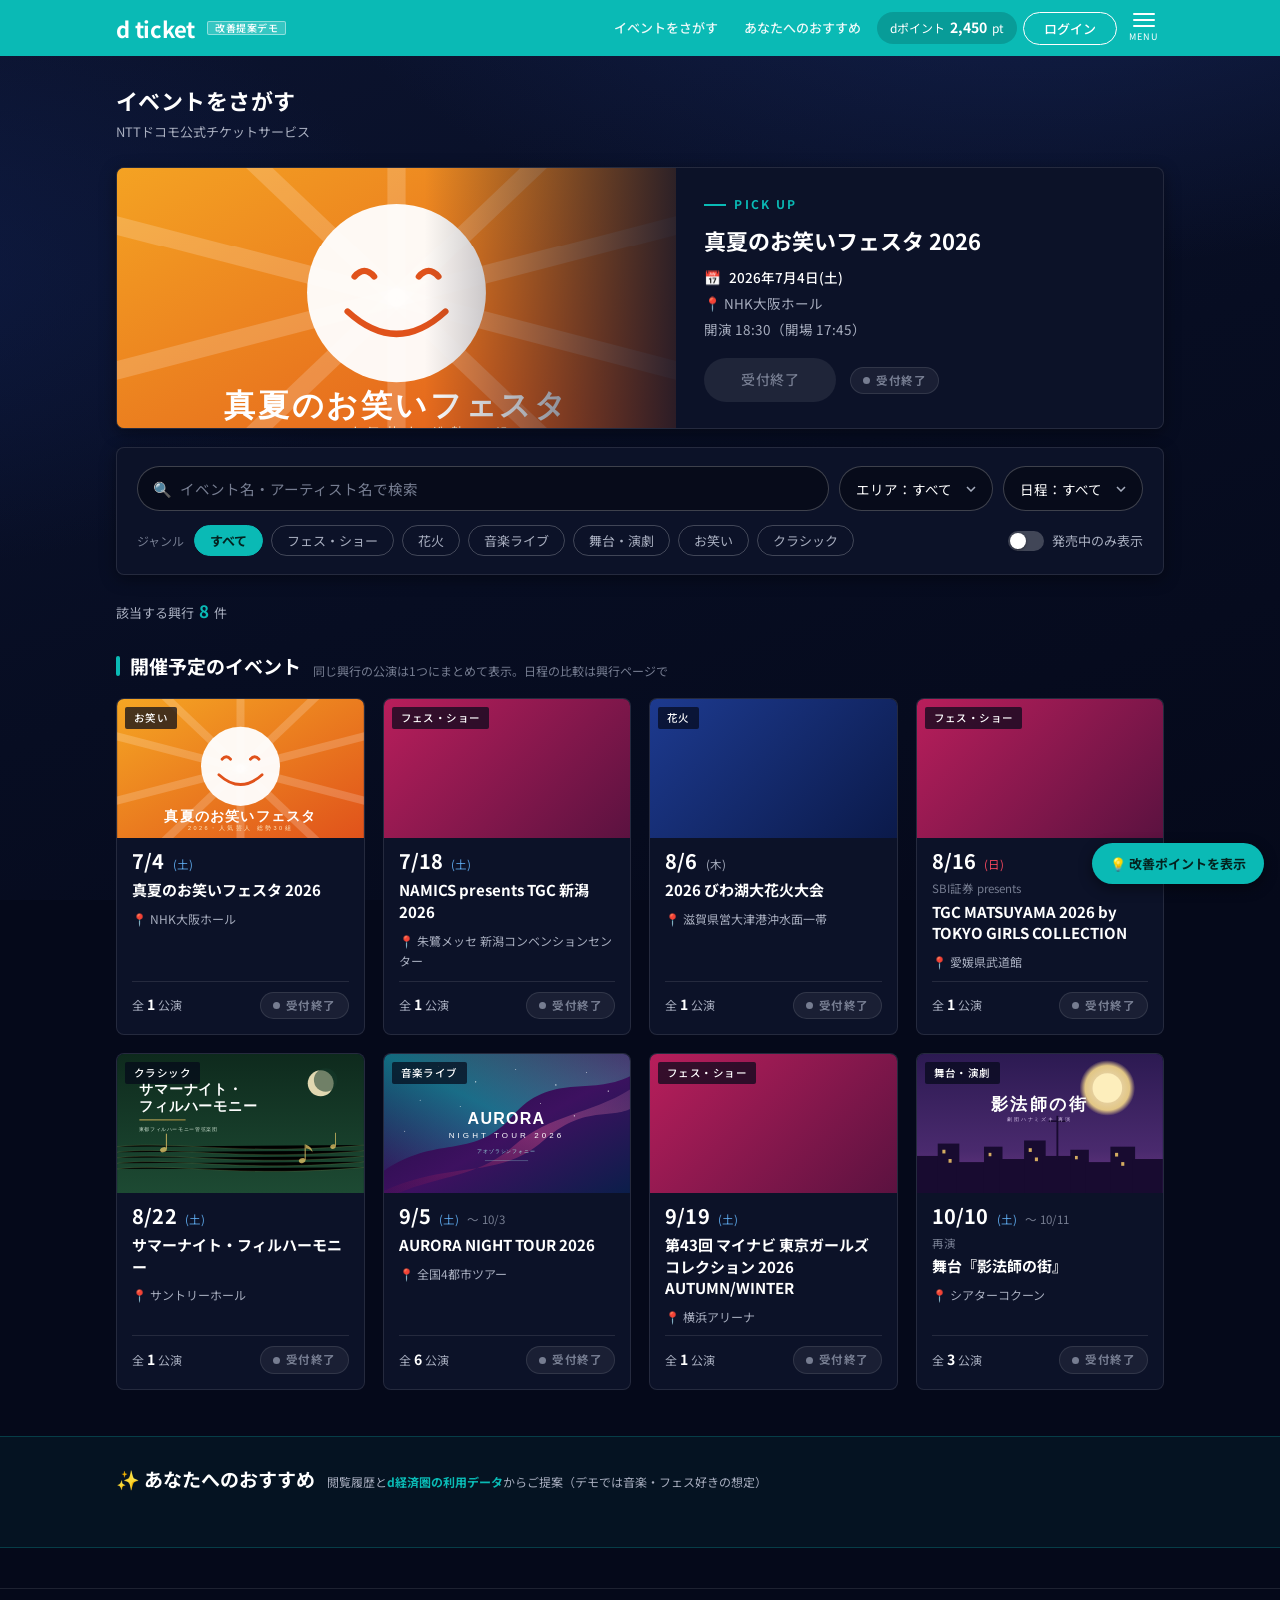
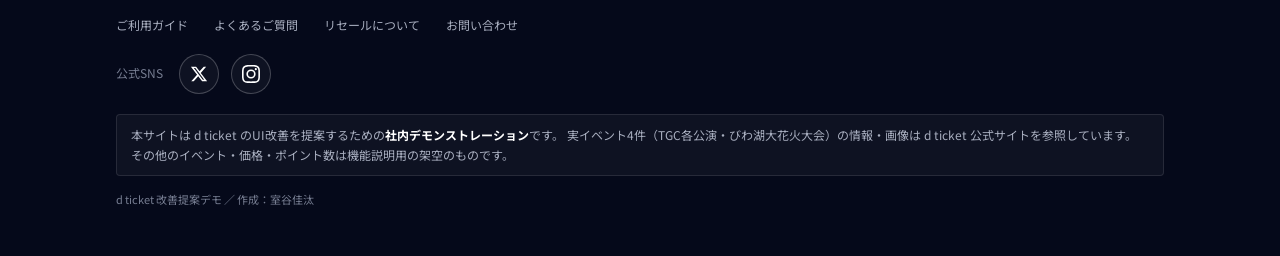
==== commit 0f0eaaae: "ハンバーガーメニュー・アーティストページ・SNSリンクを追加 - ヘッダーにMENU（ハンバーガー）を追加し、リセール・チケット分配・   チケット一覧・サポートへの導線をドロワーに集約 - アーティ" ====
--- a/index.html
+++ b/index.html
@@ -24,9 +24,56 @@
         <a href="#recommend">あなたへのおすすめ</a>
         <span class="dpoint">dポイント <b>2,450</b> pt</span>
         <button class="login-btn" type="button">ログイン</button>
+        <button class="menu-btn" id="menu-btn" type="button" aria-label="メニューを開く" data-point="リセール・分配はメニューに集約">
+          <span class="bars"><span></span><span></span><span></span></span>
+          <span class="menu-label">MENU</span>
+        </button>
       </nav>
     </div>
   </header>
+
+  <div class="drawer-backdrop" id="drawer-backdrop"></div>
+  <nav class="drawer" id="drawer" aria-label="メニュー">
+    <div class="drawer-head">
+      <span>d&nbsp;ticket</span>
+      <button class="drawer-close" id="drawer-close" type="button" aria-label="メニューを閉じる">&times;</button>
+    </div>
+    <span class="drawer-group-label">チケット</span>
+    <a class="drawer-item" href="index.html#events">
+      <span class="d-ico">&#128269;</span>
+      <span class="d-main">イベントをさがす</span>
+      <span class="arrow">&#8250;</span>
+    </a>
+    <a class="drawer-item" href="#" data-demo="公式リセールへ進みます。行けなくなったチケットを定価で安心・安全に売買できます">
+      <span class="d-ico">&#128257;</span>
+      <span class="d-main">リセール<span class="d-desc">行けなくなったチケットを売る・買う</span></span>
+      <span class="arrow">&#8250;</span>
+    </a>
+    <a class="drawer-item" href="#" data-demo="チケット分配へ進みます。購入したチケットを同行者に送れます">
+      <span class="d-ico">&#128228;</span>
+      <span class="d-main">チケット分配<span class="d-desc">同行者にチケットを送る</span></span>
+      <span class="arrow">&#8250;</span>
+    </a>
+    <a class="drawer-item" href="#" data-demo="購入済みチケットの一覧へ進みます">
+      <span class="d-ico">&#127903;</span>
+      <span class="d-main">チケット一覧</span>
+      <span class="arrow">&#8250;</span>
+    </a>
+    <span class="drawer-group-label">サポート</span>
+    <a class="drawer-item" href="#" data-demo="ご利用ガイドを表示します">
+      <span class="d-ico">&#128214;</span>
+      <span class="d-main">ご利用ガイド</span>
+      <span class="arrow">&#8250;</span>
+    </a>
+    <a class="drawer-item" href="#" data-demo="よくあるご質問を表示します">
+      <span class="d-ico">&#10067;</span>
+      <span class="d-main">よくあるご質問</span>
+      <span class="arrow">&#8250;</span>
+    </a>
+    <div class="drawer-foot">
+      <button class="login-btn" type="button" data-demo="ログイン画面へ進みます">ログイン</button>
+    </div>
+  </nav>
 
   <div class="wrap">
     <div class="page-bar">
@@ -100,6 +147,15 @@
         <a href="#">リセールについて</a>
         <a href="#">お問い合わせ</a>
       </div>
+      <div class="sns-row">
+        <span class="sns-label">公式SNS</span>
+        <a class="sns-btn" href="#" aria-label="X（旧Twitter）" data-demo="d ticket 公式Xを開きます">
+          <svg viewBox="0 0 24 24" aria-hidden="true"><path d="M18.244 2.25h3.308l-7.227 8.26 8.502 11.24H16.17l-5.214-6.817L4.99 21.75H1.68l7.73-8.835L1.254 2.25H8.08l4.713 6.231 5.451-6.231zm-1.161 17.52h1.833L7.084 4.126H5.117l11.966 15.644z"/></svg>
+        </a>
+        <a class="sns-btn" href="#" aria-label="Instagram" data-demo="d ticket 公式Instagramを開きます">
+          <svg viewBox="0 0 24 24" aria-hidden="true"><path d="M12 2.163c3.204 0 3.584.012 4.85.07 3.252.148 4.771 1.691 4.919 4.919.058 1.265.069 1.645.069 4.849 0 3.205-.012 3.584-.069 4.849-.149 3.225-1.664 4.771-4.919 4.919-1.266.058-1.644.07-4.85.07-3.204 0-3.584-.012-4.849-.07-3.26-.149-4.771-1.699-4.919-4.92-.058-1.265-.07-1.644-.07-4.849 0-3.204.013-3.583.07-4.849.149-3.227 1.664-4.771 4.919-4.919 1.266-.057 1.645-.069 4.849-.069zM12 0C8.741 0 8.333.014 7.053.072 2.695.272.273 2.69.073 7.052.014 8.333 0 8.741 0 12c0 3.259.014 3.668.072 4.948.2 4.358 2.618 6.78 6.98 6.98C8.333 23.986 8.741 24 12 24c3.259 0 3.668-.014 4.948-.072 4.354-.2 6.782-2.618 6.979-6.98.059-1.28.073-1.689.073-4.948 0-3.259-.014-3.667-.072-4.947-.196-4.354-2.617-6.78-6.979-6.98C15.668.014 15.259 0 12 0zm0 5.838a6.162 6.162 0 1 0 0 12.324 6.162 6.162 0 0 0 0-12.324zM12 16a4 4 0 1 1 0-8 4 4 0 0 1 0 8zm6.406-11.845a1.44 1.44 0 1 0 0 2.881 1.44 1.44 0 0 0 0-2.881z"/></svg>
+        </a>
+      </div>
       <p class="disclaimer">
         本サイトは d ticket のUI改善を提案するための<b>社内デモンストレーション</b>です。
         実イベント4件（TGC各公演・びわ湖大花火大会）の情報・画像は d ticket 公式サイトを参照しています。
@@ -112,6 +168,7 @@
   <button class="points-toggle" id="points-toggle" type="button">&#128161; 改善ポイントを表示</button>
 
   <script src="js/data.js"></script>
+  <script src="js/common.js"></script>
   <script src="js/app.js"></script>
 </body>
 </html>
--- a/css/style.css
+++ b/css/style.css
@@ -144,6 +144,112 @@
 
 .login-btn:hover { background: rgba(255, 255, 255, .14); }
 
+/* ---------- ハンバーガーメニュー ---------- */
+.menu-btn {
+  display: flex;
+  flex-direction: column;
+  align-items: center;
+  gap: 3px;
+  background: transparent;
+  border: none;
+  color: #fff;
+  padding: 4px 6px;
+}
+
+.menu-btn .bars {
+  display: flex;
+  flex-direction: column;
+  gap: 4px;
+  width: 22px;
+}
+
+.menu-btn .bars span {
+  height: 2px;
+  background: #fff;
+  border-radius: 2px;
+}
+
+.menu-btn .menu-label { font-size: .9rem; letter-spacing: .1em; }
+
+.drawer-backdrop {
+  position: fixed;
+  inset: 0;
+  z-index: 300;
+  background: rgba(0, 0, 0, .55);
+  opacity: 0;
+  pointer-events: none;
+  transition: opacity .2s;
+}
+
+.drawer-backdrop.open { opacity: 1; pointer-events: auto; }
+
+.drawer {
+  position: fixed;
+  top: 0;
+  right: 0;
+  bottom: 0;
+  z-index: 310;
+  width: min(320px, 86vw);
+  background: var(--panel);
+  border-left: 1px solid var(--line-strong);
+  transform: translateX(100%);
+  transition: transform .25s ease;
+  display: flex;
+  flex-direction: column;
+  overflow-y: auto;
+}
+
+.drawer.open { transform: translateX(0); }
+
+.drawer-head {
+  display: flex;
+  align-items: center;
+  justify-content: space-between;
+  background: var(--teal);
+  color: #fff;
+  font-weight: 700;
+  font-size: 1.8rem;
+  padding: 14px 18px;
+}
+
+.drawer-close {
+  background: none;
+  border: none;
+  color: #fff;
+  font-size: 2.2rem;
+  line-height: 1;
+  padding: 0 4px;
+}
+
+.drawer-group-label {
+  font-size: 1.1rem;
+  color: var(--text-dim);
+  letter-spacing: .08em;
+  padding: 16px 18px 6px;
+}
+
+.drawer-item {
+  display: flex;
+  align-items: center;
+  gap: 14px;
+  padding: 14px 18px;
+  font-size: 1.4rem;
+  border-bottom: 1px solid var(--line);
+  transition: background .15s;
+}
+
+.drawer-item:hover { background: rgba(255, 255, 255, .05); }
+
+.drawer-item .d-ico { font-size: 1.8rem; width: 26px; text-align: center; flex: none; }
+
+.drawer-item .d-main { flex: 1; min-width: 0; }
+.drawer-item .d-desc { display: block; font-size: 1.1rem; color: var(--text-dim); }
+
+.drawer-item .arrow { color: var(--text-dim); flex: none; }
+
+.drawer-foot { padding: 18px; margin-top: auto; }
+.drawer-foot .login-btn { width: 100%; justify-content: center; border-color: var(--teal); color: var(--teal); }
+
 /* ---------- ページタイトル帯 ---------- */
 .page-bar {
   padding: 26px 0 10px;
@@ -636,6 +742,110 @@
 .site-footer .disclaimer b { color: var(--text); }
 
 .site-footer .copy { margin-top: 14px; font-size: 1.1rem; color: var(--text-dim); }
+
+.sns-row {
+  display: flex;
+  align-items: center;
+  gap: 12px;
+  margin-bottom: 20px;
+}
+
+.sns-row .sns-label { font-size: 1.2rem; color: var(--text-dim); margin-right: 4px; }
+
+.sns-btn {
+  display: flex;
+  align-items: center;
+  justify-content: center;
+  width: 40px;
+  height: 40px;
+  border-radius: 50%;
+  border: 1px solid var(--line-strong);
+  background: rgba(255, 255, 255, .04);
+  transition: all .15s;
+}
+
+.sns-btn:hover { border-color: var(--teal); background: var(--teal-pale); }
+.sns-btn svg { width: 18px; height: 18px; fill: #fff; }
+
+/* ---------- アーティストページ ---------- */
+.artist-hero {
+  position: relative;
+  padding: 44px 0 38px;
+  overflow: hidden;
+}
+
+.artist-hero::after {
+  content: "";
+  position: absolute;
+  inset: 0;
+  background: linear-gradient(0deg, var(--navy-deep) 0%, rgba(5, 9, 26, .35) 100%);
+}
+
+.artist-hero .wrap { position: relative; z-index: 1; }
+
+.artist-hero .artist-label {
+  font-size: 1.2rem;
+  font-weight: 700;
+  letter-spacing: .2em;
+  color: var(--teal);
+}
+
+.artist-hero h1 {
+  margin: 4px 0 8px;
+  font-size: 3rem;
+  line-height: 1.3;
+  text-shadow: 0 2px 12px rgba(0, 0, 0, .6);
+}
+
+.artist-hero .artist-desc {
+  max-width: 640px;
+  margin: 0 0 18px;
+  font-size: 1.35rem;
+  color: var(--text-sub);
+}
+
+.follow-btn {
+  display: inline-flex;
+  align-items: center;
+  gap: 8px;
+  font-size: 1.4rem;
+  font-weight: 700;
+  color: #04221f;
+  background: var(--teal);
+  border: 1.5px solid var(--teal);
+  border-radius: var(--pill);
+  padding: 9px 26px;
+  transition: all .15s;
+}
+
+.follow-btn.following {
+  color: var(--teal);
+  background: transparent;
+}
+
+.follow-note {
+  display: block;
+  margin-top: 8px;
+  font-size: 1.15rem;
+  color: var(--text-dim);
+}
+
+/* 興行ページ: アーティスト行 */
+.detail-artist-link {
+  display: inline-flex;
+  align-items: center;
+  gap: 8px;
+  margin-top: 10px;
+  font-size: 1.3rem;
+  color: var(--text-sub);
+}
+
+.detail-artist-link a {
+  color: var(--teal);
+  font-weight: 500;
+  text-decoration: underline;
+  text-underline-offset: 3px;
+}
 
 /* ---------- 共通ボタン ---------- */
 .buy-btn {
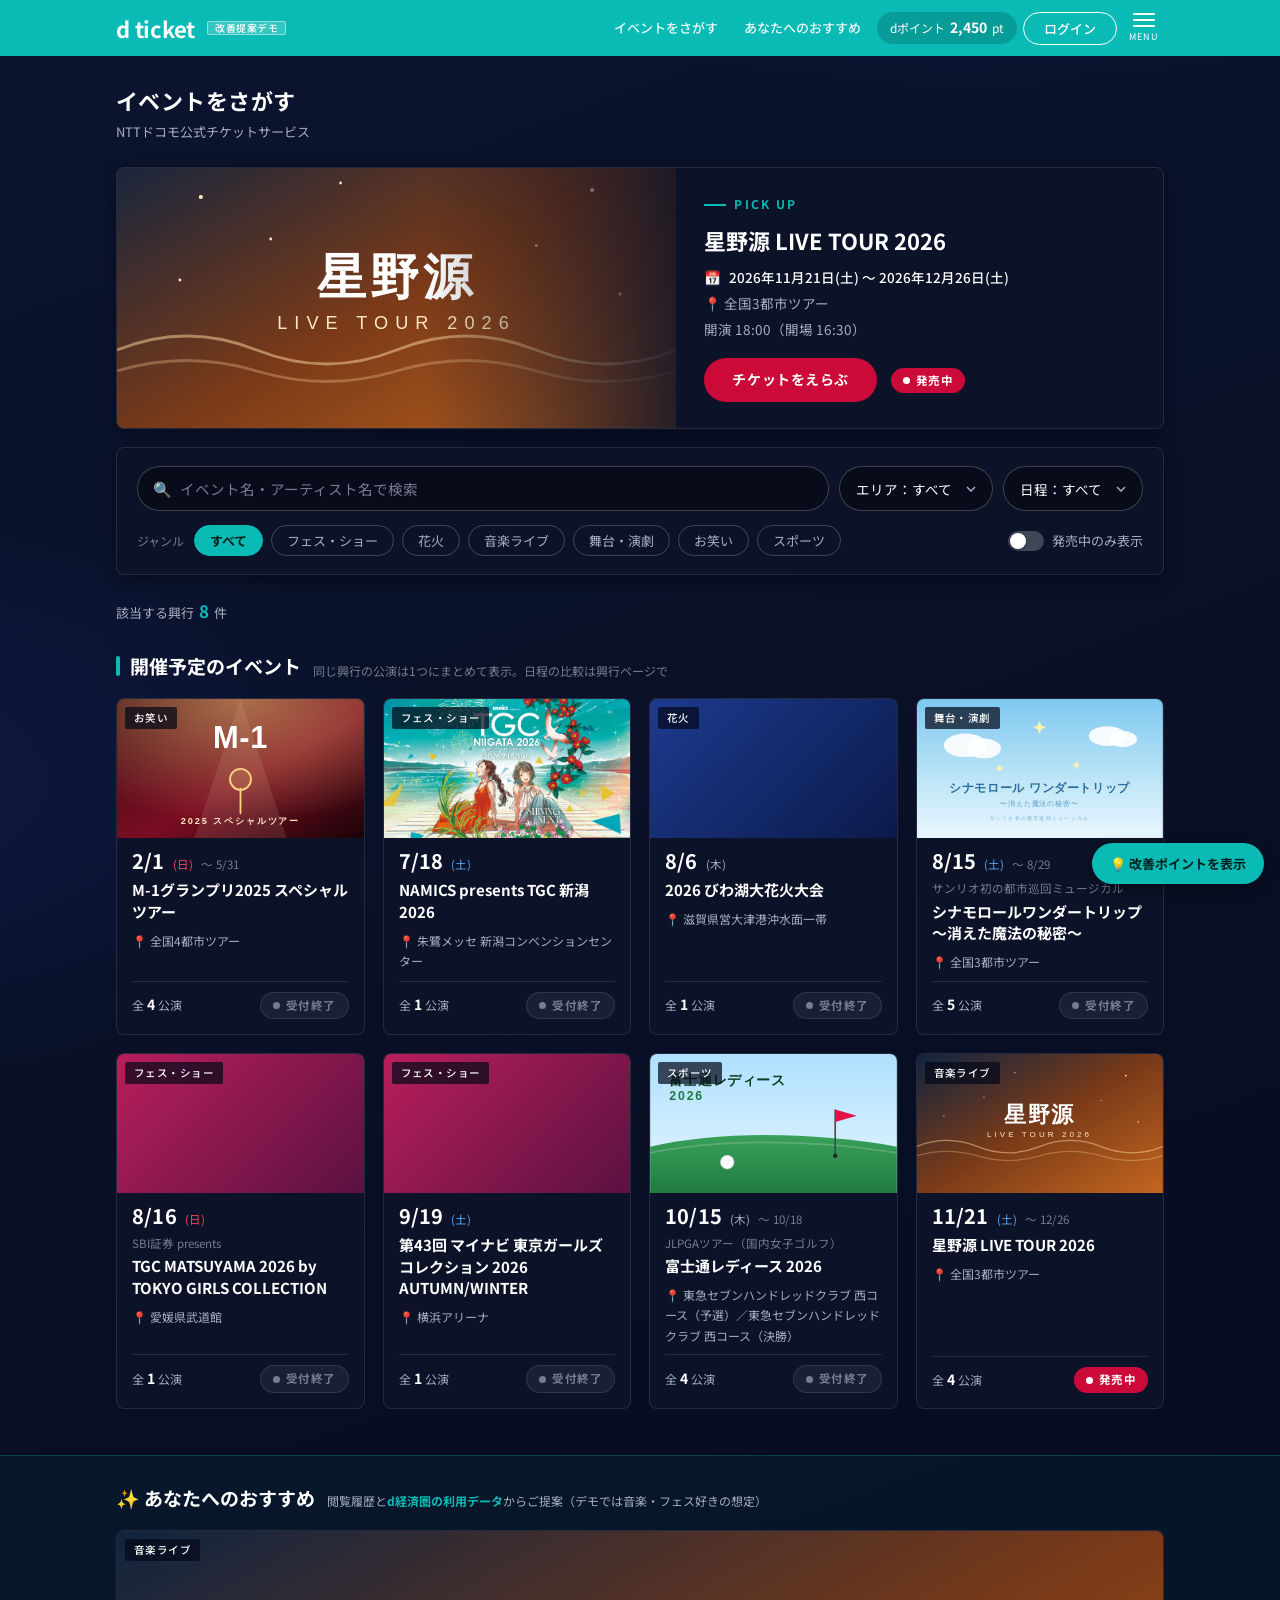
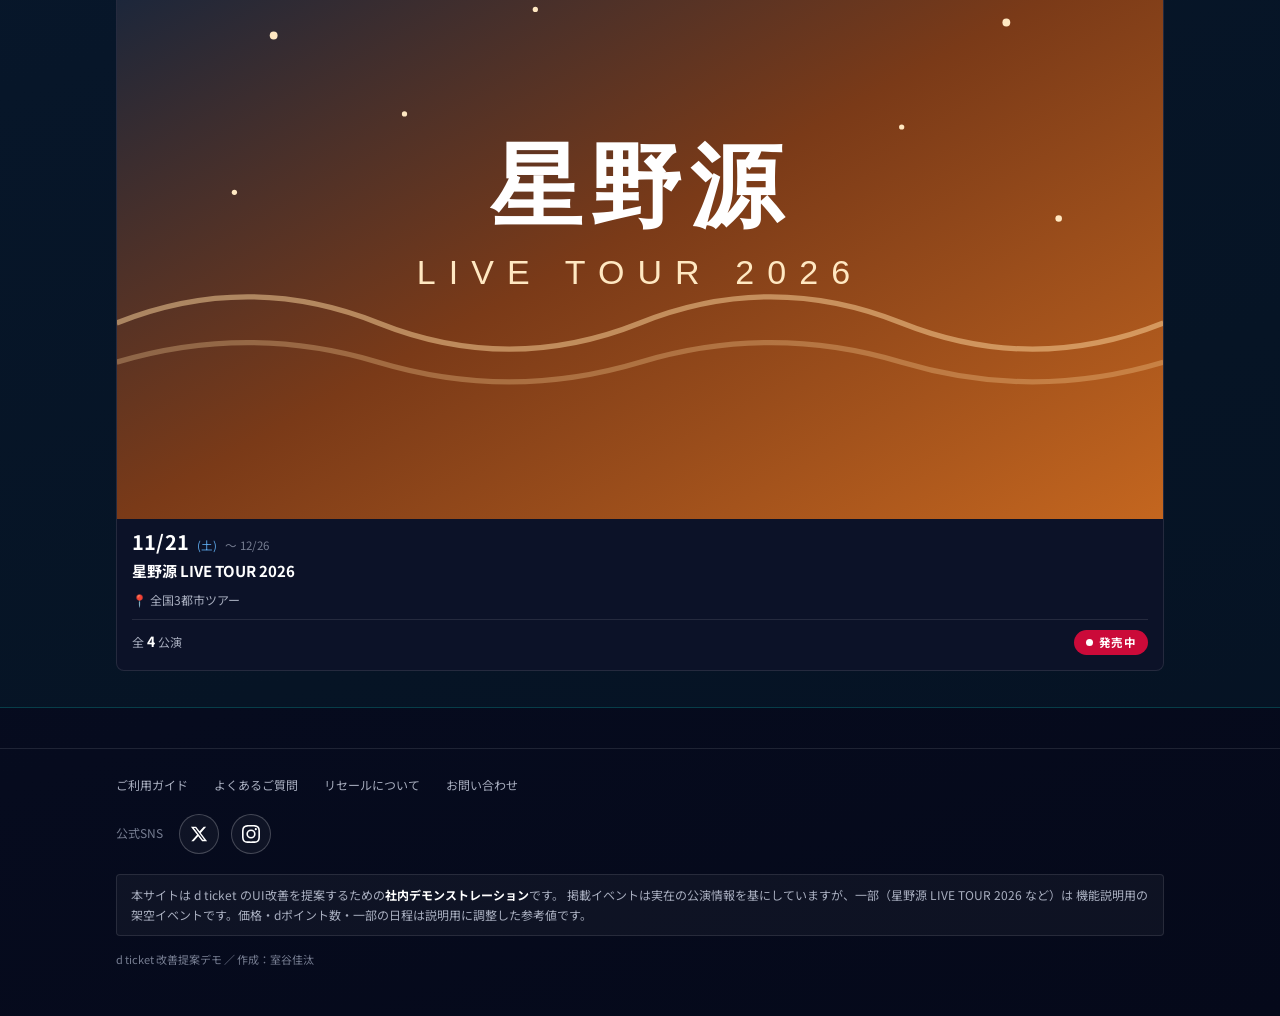
==== commit 0975e137: "掲載イベントを差し替え＋改善ポイント注釈の見切れを修正 イベント差し替え: - 真夏のお笑いフェスタ → M-1グランプリ2025 スペシャルツアー（受付終了） - サマーナイト・フィルハーモニー →" ====
--- a/index.html
+++ b/index.html
@@ -158,8 +158,8 @@
       </div>
       <p class="disclaimer">
         本サイトは d ticket のUI改善を提案するための<b>社内デモンストレーション</b>です。
-        実イベント4件（TGC各公演・びわ湖大花火大会）の情報・画像は d ticket 公式サイトを参照しています。
-        その他のイベント・価格・ポイント数は機能説明用の架空のものです。
+        掲載イベントは実在の公演情報を基にしていますが、一部（星野源 LIVE TOUR 2026 など）は
+        機能説明用の架空イベントです。価格・dポイント数・一部の日程は説明用に調整した参考値です。
       </p>
       <p class="copy">d ticket 改善提案デモ ／ 作成：室谷佳汰</p>
     </div>
--- a/css/style.css
+++ b/css/style.css
@@ -44,7 +44,9 @@
     radial-gradient(1200px 600px at 80% -10%, rgba(28, 48, 110, .55), transparent 60%),
     radial-gradient(900px 500px at -10% 30%, rgba(18, 36, 90, .45), transparent 60%),
     linear-gradient(160deg, #0c1430 0%, #070d22 55%, #05091a 100%);
-  background-attachment: fixed;
+  /* PCでは background-attachment:fixed が毎スクロール再描画を招き重く（カクつき）なる。
+     スマホはfixedを無視するため体感差が出ない。scroll にして描画を1回に抑える */
+  background-attachment: scroll;
   -webkit-font-smoothing: antialiased;
 }
 
@@ -1097,6 +1099,231 @@
 .sticky-cta .info { flex: 1; min-width: 0; font-size: 1.2rem; color: var(--text-sub); }
 .sticky-cta .info b { display: block; font-size: 1.3rem; color: var(--text); white-space: nowrap; overflow: hidden; text-overflow: ellipsis; }
 
+/* =========================================================
+   専用レイアウト（びわ湖大花火大会）
+   情報量の多い興行を、見やすく整理して表示するための装飾
+   ========================================================= */
+
+/* いま申し込めるかを示す上部バナー */
+.apply-banner {
+  display: flex;
+  align-items: center;
+  justify-content: space-between;
+  gap: 16px;
+  flex-wrap: wrap;
+  background: var(--panel);
+  border: 1px solid var(--line);
+  border-left: 4px solid var(--text-dim);
+  border-radius: var(--radius);
+  padding: 16px 20px;
+  margin: 0 0 24px;
+}
+
+.apply-banner.onsale { border-left-color: var(--red); }
+.apply-banner.upcoming { border-left-color: var(--sat); }
+
+.apply-banner .apply-info {
+  display: flex;
+  align-items: center;
+  gap: 12px;
+  flex-wrap: wrap;
+}
+
+.apply-banner .apply-info b { font-size: 1.45rem; font-weight: 700; }
+
+.rich-grid {
+  display: grid;
+  grid-template-columns: 1fr 320px;
+  gap: 28px;
+  align-items: start;
+}
+
+.rich-main .section { padding: 0 0 30px; }
+.rich-main .section-head { margin-bottom: 14px; }
+
+/* 開催概要（定義リスト） */
+.overview {
+  margin: 0;
+  background: var(--panel);
+  border: 1px solid var(--line);
+  border-radius: var(--radius);
+  overflow: hidden;
+}
+
+.overview .ov-row {
+  display: grid;
+  grid-template-columns: 120px 1fr;
+  gap: 12px;
+  padding: 13px 18px;
+  font-size: 1.4rem;
+}
+
+.overview .ov-row + .ov-row { border-top: 1px solid var(--line); }
+.overview dt { color: var(--text-dim); font-weight: 500; margin: 0; }
+.overview dd { margin: 0; color: var(--text); }
+
+/* 席種・料金 */
+.seat-group { margin-bottom: 18px; }
+
+.seat-group-title {
+  margin: 0 0 8px;
+  font-size: 1.45rem;
+  font-weight: 700;
+  color: var(--teal);
+}
+
+.seat-table {
+  background: var(--panel);
+  border: 1px solid var(--line);
+  border-radius: var(--radius);
+  overflow: hidden;
+}
+
+.seat-row {
+  display: flex;
+  align-items: center;
+  justify-content: space-between;
+  gap: 14px;
+  padding: 13px 18px;
+}
+
+.seat-row + .seat-row { border-top: 1px solid var(--line); }
+
+.seat-name { font-size: 1.4rem; font-weight: 500; min-width: 0; }
+.seat-name .seat-name-row { display: inline; }
+.seat-name .seat-note { display: block; font-size: 1.15rem; color: var(--text-dim); font-weight: 400; }
+
+.seat-stat {
+  display: inline-block;
+  font-size: 1.05rem;
+  font-weight: 700;
+  border-radius: var(--pill);
+  padding: 1px 9px;
+  vertical-align: middle;
+  white-space: nowrap;
+  letter-spacing: .04em;
+}
+.seat-stat.ok { color: #04221f; background: var(--teal); }
+.seat-stat.out { color: var(--text-dim); background: rgba(255, 255, 255, .08); border: 1px solid var(--line); }
+
+.seat-price {
+  font-size: 1.7rem;
+  font-weight: 700;
+  white-space: nowrap;
+  text-align: right;
+  color: var(--text);
+}
+.seat-price .seat-unit { display: block; font-size: 1.1rem; font-weight: 400; color: var(--text-dim); }
+
+.seat-row.is-soldout { background: rgba(255, 255, 255, .02); }
+.seat-row.is-soldout .seat-name,
+.seat-row.is-soldout .seat-price { color: var(--text-dim); }
+
+.price-disclaimer {
+  margin: 12px 0 0;
+  font-size: 1.2rem;
+  color: var(--text-sub);
+  background: rgba(255, 255, 255, .04);
+  border: 1px solid var(--line);
+  border-radius: 4px;
+  padding: 10px 12px;
+  line-height: 1.6;
+}
+
+.seat-external {
+  margin: 10px 0 0;
+  font-size: 1.2rem;
+  color: var(--text-dim);
+}
+
+/* 来場者特典カード */
+.benefit-card {
+  position: relative;
+  background: linear-gradient(135deg, rgba(203, 10, 57, .14), rgba(10, 186, 181, .10));
+  border: 1px solid rgba(255, 255, 255, .14);
+  border-radius: var(--radius);
+  padding: 20px 22px;
+}
+
+.benefit-card .benefit-tag {
+  display: inline-block;
+  font-size: 1.2rem;
+  font-weight: 700;
+  color: #ffd27d;
+  margin-bottom: 8px;
+}
+
+.benefit-card h3 { margin: 0 0 8px; font-size: 1.6rem; font-weight: 700; }
+.benefit-card .benefit-lead { margin: 0 0 12px; font-size: 1.35rem; color: var(--text-sub); }
+
+.benefit-list { margin: 0; padding-left: 20px; font-size: 1.35rem; }
+.benefit-list li { margin-bottom: 6px; }
+.benefit-card .benefit-note { margin: 12px 0 0; font-size: 1.2rem; color: var(--text-dim); }
+
+/* アクセス・注意書き */
+.access-text { font-size: 1.4rem; color: var(--text-sub); margin: 0; line-height: 1.8; }
+
+.note-list { margin: 0; padding-left: 20px; font-size: 1.3rem; color: var(--text-sub); }
+.note-list li { margin-bottom: 8px; line-height: 1.7; }
+
+/* 販売スケジュール（縦タイムライン） */
+.rich-side .side-card.sticky-side { position: sticky; top: 72px; }
+
+.schedule { list-style: none; margin: 0 0 4px; padding: 0; }
+
+.sch-item {
+  position: relative;
+  display: flex;
+  gap: 14px;
+  padding: 0 0 18px 0;
+}
+
+.sch-item .sch-mark {
+  position: relative;
+  flex: none;
+  width: 14px;
+  height: 14px;
+  margin-top: 4px;
+  border-radius: 50%;
+  background: var(--text-dim);
+}
+
+.sch-item.onsale .sch-mark { background: var(--red); box-shadow: 0 0 0 4px rgba(203, 10, 57, .22); }
+.sch-item.upcoming .sch-mark { background: var(--sat); }
+
+/* マーカー同士をつなぐ縦線 */
+.sch-item:not(:last-child) .sch-mark::after {
+  content: "";
+  position: absolute;
+  left: 50%;
+  top: 18px;
+  transform: translateX(-50%);
+  width: 2px;
+  height: calc(100% + 18px);
+  background: var(--line-strong);
+}
+
+.sch-body { flex: 1; min-width: 0; }
+
+.sch-head {
+  display: flex;
+  align-items: center;
+  gap: 8px;
+  flex-wrap: wrap;
+  margin-bottom: 2px;
+}
+
+.sch-name { font-size: 1.35rem; font-weight: 700; }
+.sch-item.ended .sch-name { color: var(--text-sub); }
+
+.sch-period { font-size: 1.2rem; color: var(--text-sub); }
+.sch-result { font-size: 1.15rem; color: var(--text-dim); }
+
+@media (max-width: 880px) {
+  .rich-grid { grid-template-columns: 1fr; }
+  .rich-side .side-card.sticky-side { position: static; }
+}
+
 /* ---------- 改善ポイント表示モード ---------- */
 .points-toggle {
   position: fixed;
@@ -1143,6 +1370,33 @@
   padding: 3px 10px;
   box-shadow: 0 2px 8px rgba(0, 0, 0, .45);
   white-space: nowrap;
+}
+
+/* ヘッダー内（MENUボタン）の注釈は、右端のボタンから右に伸ばすと
+   画面外に切れてしまうため、ボタンの右端を基準に左へ伸ばして表示する。
+   折り返すと細く崩れるため1行（nowrap）を維持 */
+body.show-points .site-header [data-point]::before {
+  top: calc(100% + 6px);
+  left: auto;
+  right: 0;
+  white-space: nowrap;
+}
+
+/* overflow:hidden を持つ要素（PICK UPカード／公演日程リスト）は、注釈ラベルが
+   枠でクリップされて隠れてしまうため、ラベルを枠の内側上部に表示する */
+body.show-points .featured::before,
+body.show-points .perf-list::before {
+  top: 8px;
+  left: 8px;
+}
+
+/* 画面右端に近い注釈（左寄せで右へ伸びるもの）が切れないよう、
+   モバイルでははみ出す場合に折り返す。ヘッダー分は上の指定が優先される */
+@media (max-width: 720px) {
+  body.show-points [data-point]::before {
+    white-space: normal;
+    max-width: 80vw;
+  }
 }
 
 /* ---------- responsive ---------- */
@@ -1158,6 +1412,14 @@
 
 @media (max-width: 720px) {
   .header-nav a { display: none; }
+  /* 画面が狭いとロゴ＋デモ表示＋dポイント＋ログイン＋MENUが収まらず、
+     MENUボタンが画面外にはみ出していたため、補助的な要素を隠して整理する */
+  .logo .demo-tag { display: none; }
+  .dpoint { display: none; }
+  .site-header .wrap { gap: 10px; }
+  .header-nav { gap: 8px; }
+  .menu-btn { flex: none; }
+  .login-btn { padding: 6px 16px; }
   .page-bar h1 { font-size: 1.9rem; }
   .search-panel { padding: 14px; }
   .toggle-onsale { margin-left: 0; width: 100%; margin-top: 4px; }
